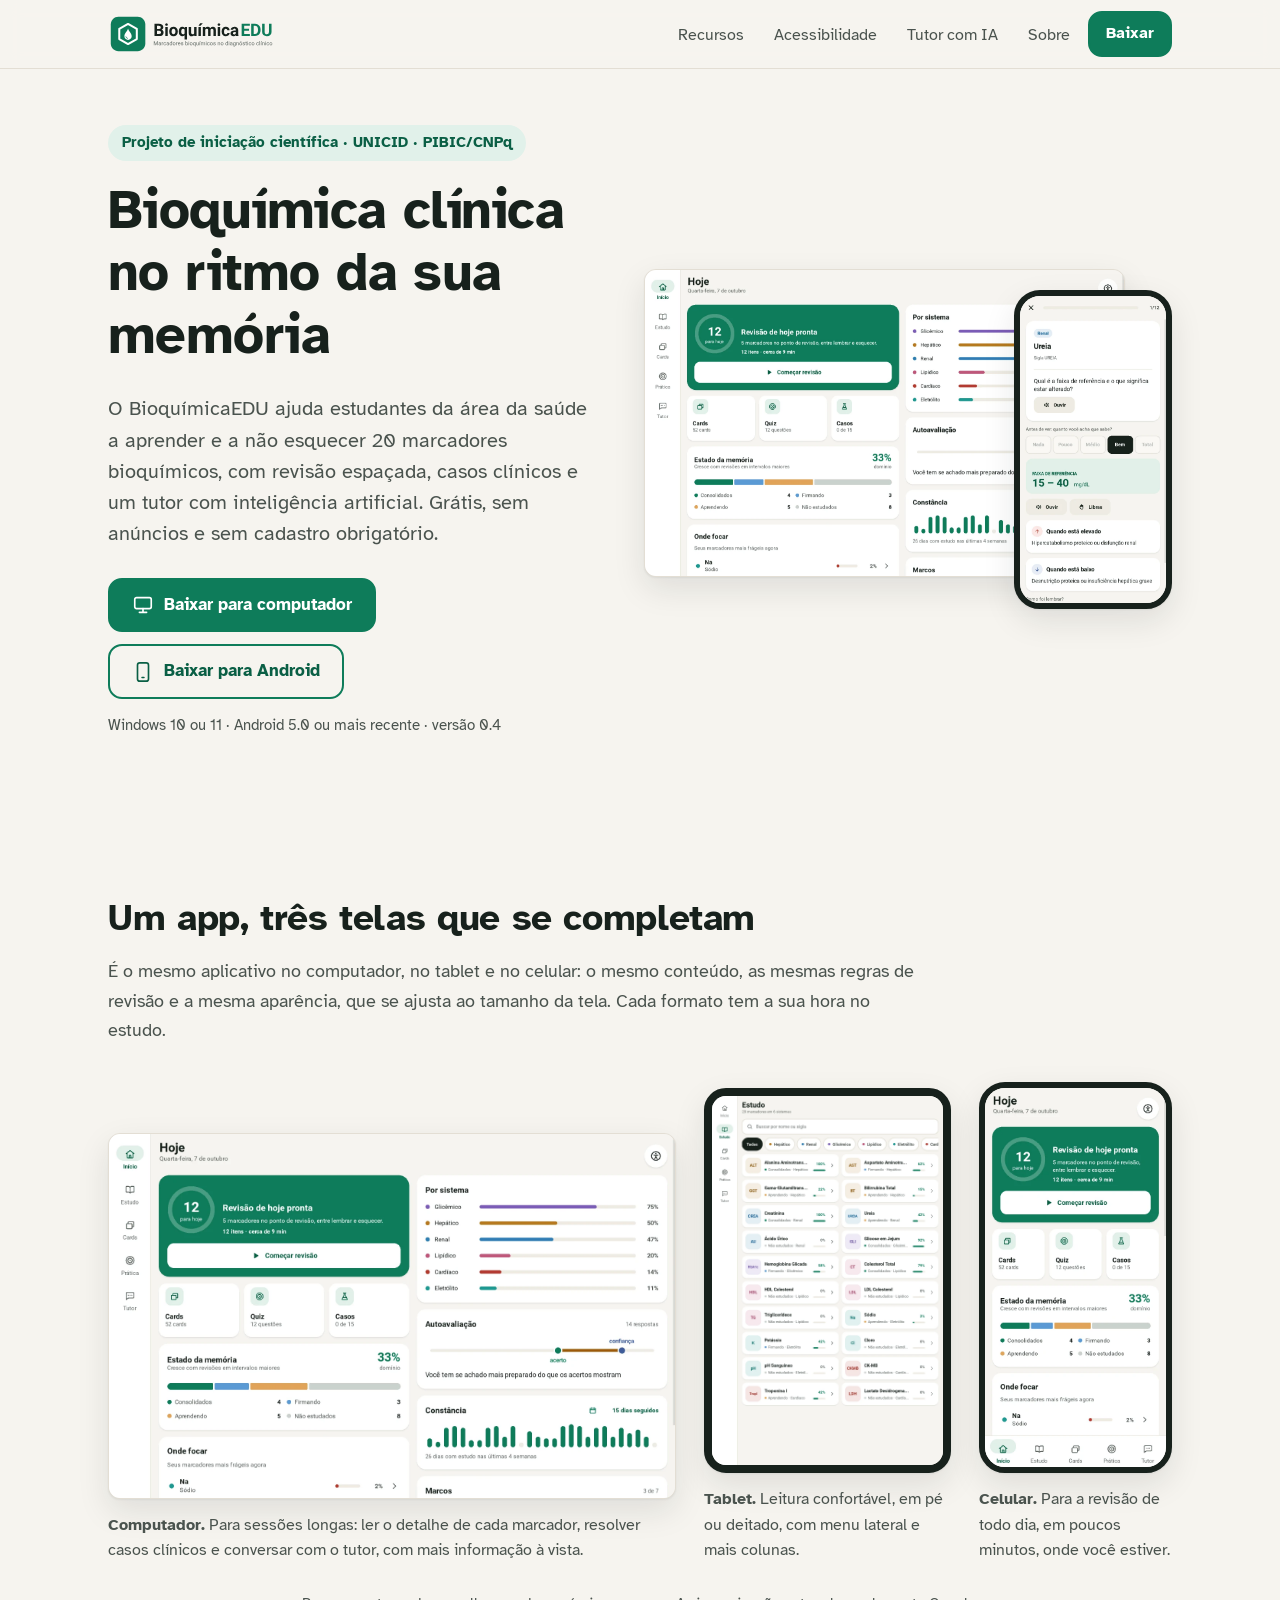
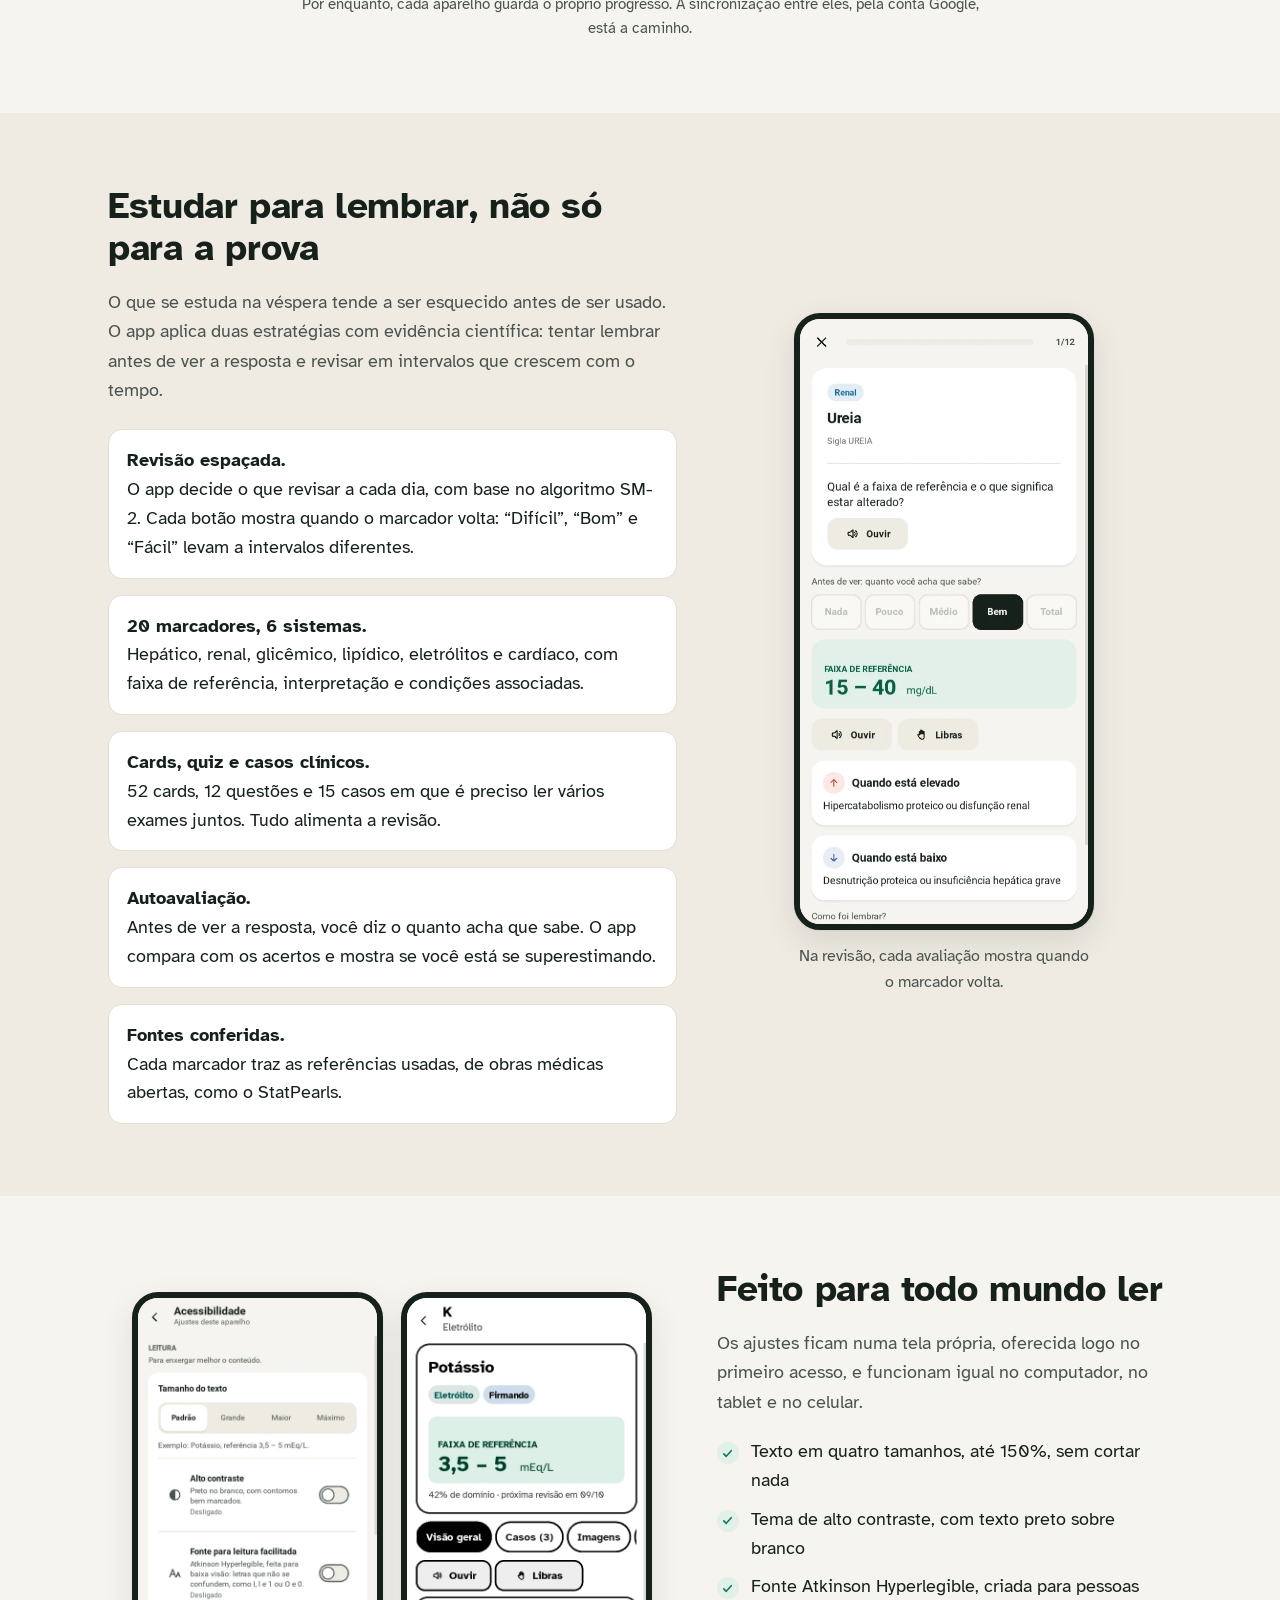
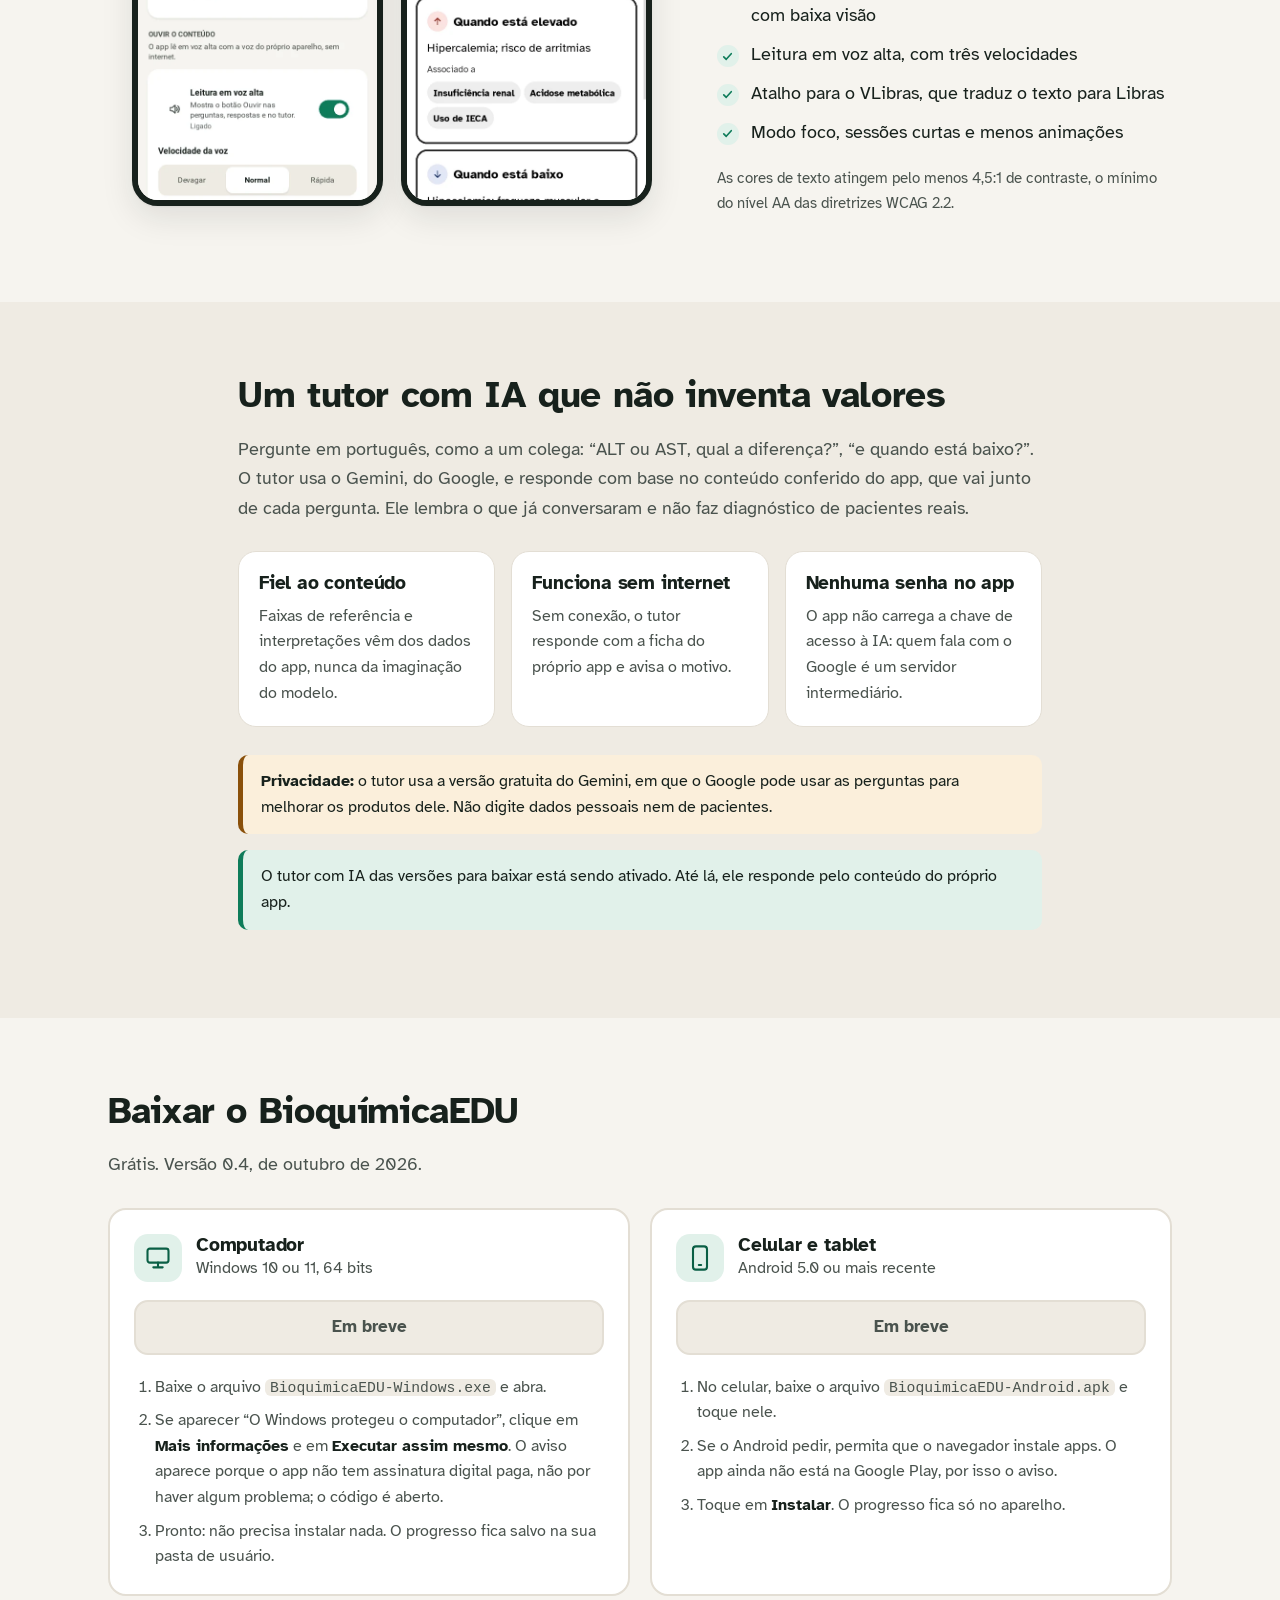
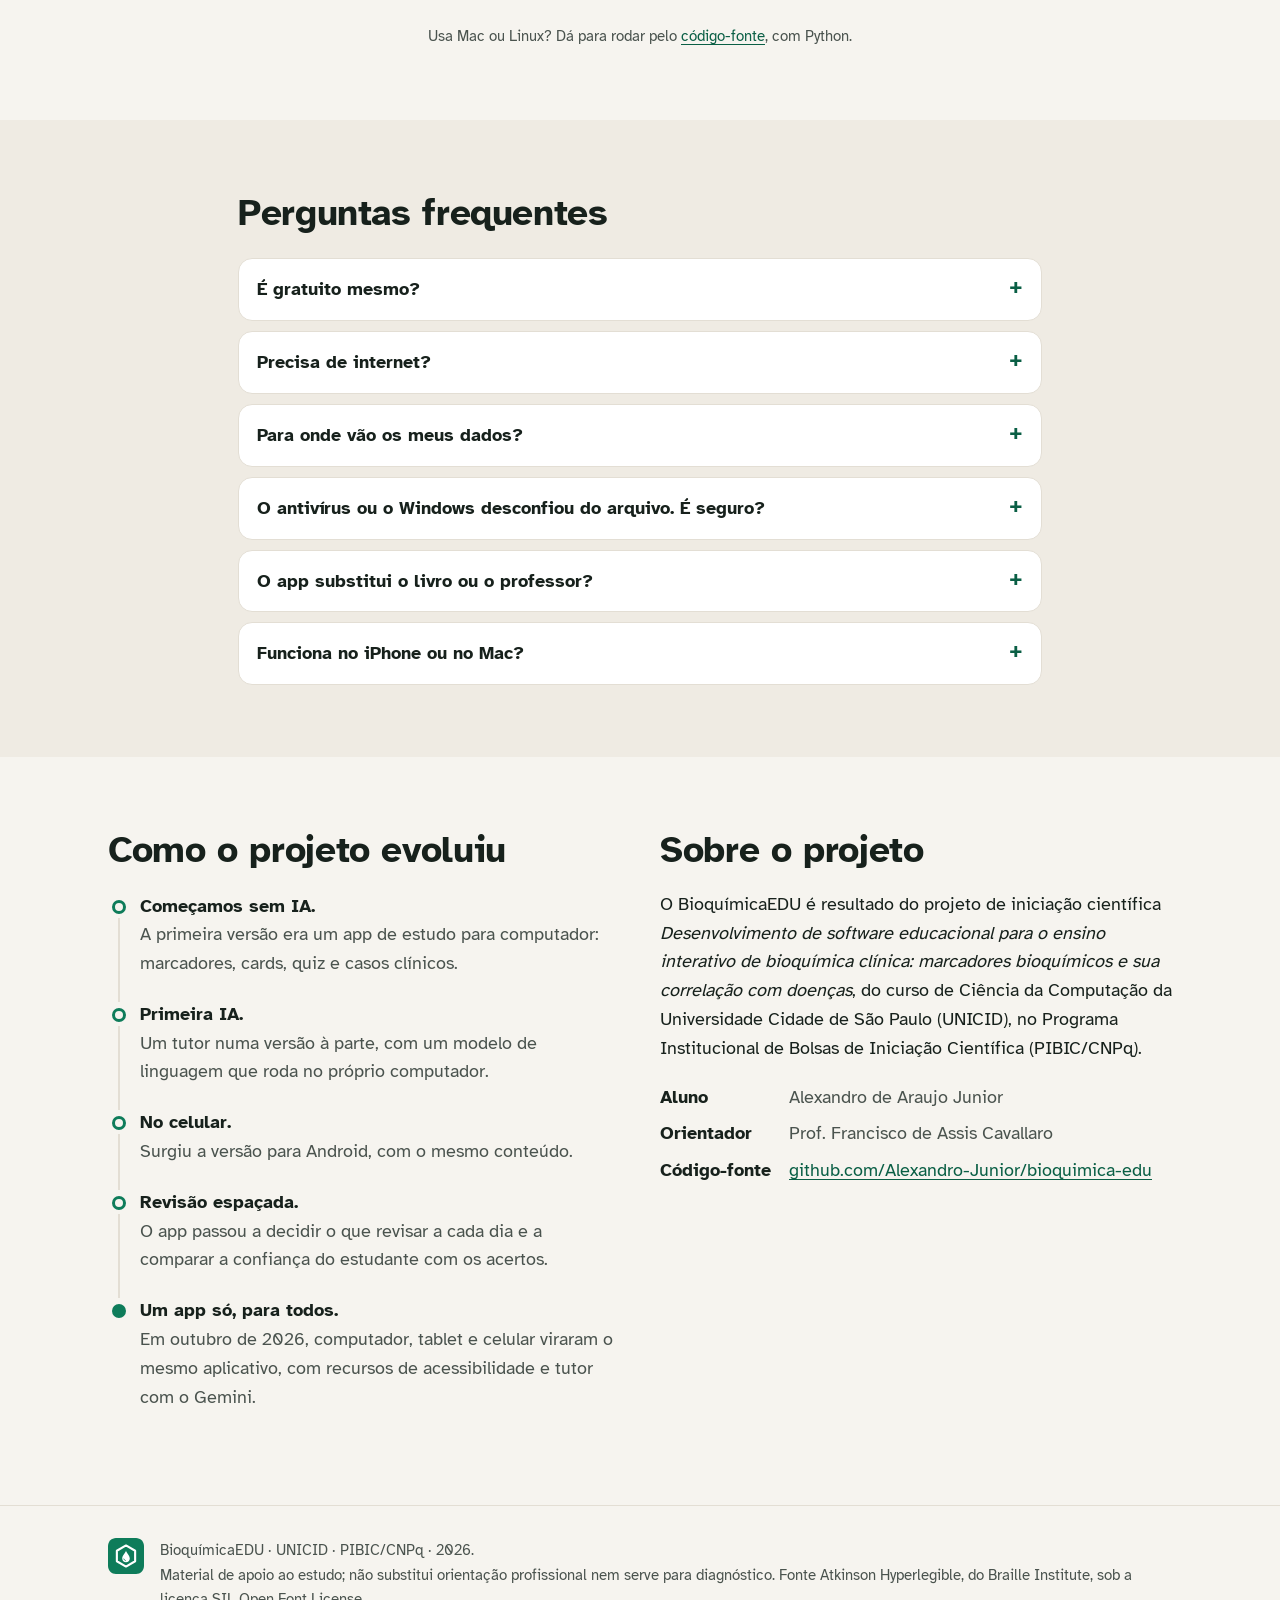
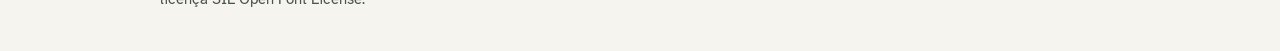
==== index.html @ 43641414 "Publicar o site de apresentacao e download do BioquimicaEDU Site estatico, sem dependencias externas" ====
<!doctype html>
<html lang="pt-BR">
<head>
  <meta charset="utf-8">
  <meta name="viewport" content="width=device-width, initial-scale=1">
  <title>BioquímicaEDU — estude bioquímica clínica no ritmo da sua memória</title>
  <meta name="description" content="App gratuito para estudar 20 marcadores bioquímicos com revisão espaçada, casos clínicos e tutor com inteligência artificial. Para computador, tablet e celular.">
  <meta name="theme-color" content="#0E7C5A">
  <meta property="og:title" content="BioquímicaEDU">
  <meta property="og:description" content="Estude bioquímica clínica no ritmo da sua memória. Grátis, para computador, tablet e celular.">
  <meta property="og:type" content="website">
  <meta property="og:image" content="imagens/compartilhar.png">
  <link rel="icon" type="image/svg+xml" href="imagens/simbolo.svg">
  <link rel="icon" type="image/png" sizes="32x32" href="imagens/favicon-32.png">
  <link rel="apple-touch-icon" href="imagens/apple-touch-icon.png">
  <link rel="stylesheet" href="estilo.css">
  <script src="config.js" defer></script>
  <script src="app.js" defer></script>
</head>
<body>
  <a class="pular" href="#conteudo">Pular para o conteúdo</a>

  <header class="topo">
    <div class="largura topo__linha">
      <a href="#" class="topo__marca" aria-label="BioquímicaEDU, início da página">
        <picture>
          <source srcset="imagens/logo-negativo.svg" media="(prefers-color-scheme: dark)">
          <img src="imagens/logo.svg" alt="BioquímicaEDU" width="196" height="44">
        </picture>
      </a>
      <nav aria-label="Seções">
        <ul class="topo__menu">
          <li><a href="#recursos">Recursos</a></li>
          <li><a href="#acessibilidade">Acessibilidade</a></li>
          <li><a href="#tutor">Tutor com IA</a></li>
          <li><a href="#sobre">Sobre</a></li>
          <li><a href="#baixar" class="botao botao--pequeno">Baixar</a></li>
        </ul>
      </nav>
    </div>
  </header>

  <main id="conteudo">
    <!-- ═════ Abertura ═════ -->
    <section class="heroi">
      <div class="largura heroi__grade">
        <div class="heroi__texto">
          <p class="selo">Projeto de iniciação científica · UNICID · PIBIC/CNPq</p>
          <h1>Bioquímica clínica no ritmo da sua memória</h1>
          <p class="destaque">
            O BioquímicaEDU ajuda estudantes da área da saúde a aprender e a não esquecer
            20 marcadores bioquímicos, com revisão espaçada, casos clínicos e um tutor com
            inteligência artificial. Grátis, sem anúncios e sem cadastro obrigatório.
          </p>
          <div class="heroi__acoes">
            <a class="botao" data-download="windows" href="#baixar">
              <svg aria-hidden="true" viewBox="0 0 24 24"><rect x="3" y="4" width="18" height="12" rx="2"/><path d="M8 20h8M12 16v4"/></svg>
              <span>Baixar para computador</span>
            </a>
            <a class="botao botao--contorno" data-download="android" href="#baixar">
              <svg aria-hidden="true" viewBox="0 0 24 24"><rect x="6" y="2" width="12" height="20" rx="2.5"/><path d="M11 18h2"/></svg>
              <span>Baixar para Android</span>
            </a>
          </div>
          <p class="nota">Windows 10 ou 11 · Android 5.0 ou mais recente · versão <span data-info="versao">0.4</span></p>
        </div>
        <div class="heroi__telas" aria-hidden="true">
          <img class="moldura moldura--computador" src="imagens/computador-inicio.webp" alt="" width="1480" height="950">
          <img class="moldura moldura--celular heroi__celular" src="imagens/celular-revisao.webp" alt="" width="500" height="1050">
        </div>
      </div>
    </section>

    <!-- ═════ Um app, três telas ═════ -->
    <section class="secao" aria-labelledby="t-telas">
      <div class="largura">
        <h2 id="t-telas">Um app, três telas que se completam</h2>
        <p class="secao__intro">
          É o mesmo aplicativo no computador, no tablet e no celular: o mesmo conteúdo, as mesmas
          regras de revisão e a mesma aparência, que se ajusta ao tamanho da tela. Cada formato
          tem a sua hora no estudo.
        </p>
        <div class="trio">
          <figure>
            <img class="moldura moldura--computador" src="imagens/computador-inicio.webp" width="1480" height="950" loading="lazy"
                 alt="Tela inicial no computador, com o resumo do dia, o estado da memória e o domínio por sistema em duas colunas.">
            <figcaption><strong>Computador.</strong> Para sessões longas: ler o detalhe de cada marcador, resolver casos clínicos e conversar com o tutor, com mais informação à vista.</figcaption>
          </figure>
          <figure>
            <img class="moldura moldura--tablet" src="imagens/tablet-estudo.webp" width="1000" height="1600" loading="lazy"
                 alt="Lista de marcadores no tablet, em duas colunas, com menu lateral.">
            <figcaption><strong>Tablet.</strong> Leitura confortável, em pé ou deitado, com menu lateral e mais colunas.</figcaption>
          </figure>
          <figure>
            <img class="moldura moldura--celular" src="imagens/celular-inicio.webp" width="500" height="1050" loading="lazy"
                 alt="Tela inicial no celular, mostrando a revisão de hoje pronta.">
            <figcaption><strong>Celular.</strong> Para a revisão de todo dia, em poucos minutos, onde você estiver.</figcaption>
          </figure>
        </div>
        <p class="nota nota--centro">Por enquanto, cada aparelho guarda o próprio progresso. A sincronização entre eles, pela conta Google, está a caminho.</p>
      </div>
    </section>

    <!-- ═════ Recursos ═════ -->
    <section class="secao secao--alternada" id="recursos" aria-labelledby="t-recursos">
      <div class="largura dupla">
        <div>
          <h2 id="t-recursos">Estudar para lembrar, não só para a prova</h2>
          <p class="secao__intro">
            O que se estuda na véspera tende a ser esquecido antes de ser usado. O app aplica duas
            estratégias com evidência científica: tentar lembrar antes de ver a resposta e revisar
            em intervalos que crescem com o tempo.
          </p>
          <ul class="lista-recursos">
            <li><strong>Revisão espaçada.</strong> O app decide o que revisar a cada dia, com base no algoritmo SM-2. Cada botão mostra quando o marcador volta: “Difícil”, “Bom” e “Fácil” levam a intervalos diferentes.</li>
            <li><strong>20 marcadores, 6 sistemas.</strong> Hepático, renal, glicêmico, lipídico, eletrólitos e cardíaco, com faixa de referência, interpretação e condições associadas.</li>
            <li><strong>Cards, quiz e casos clínicos.</strong> 52 cards, 12 questões e 15 casos em que é preciso ler vários exames juntos. Tudo alimenta a revisão.</li>
            <li><strong>Autoavaliação.</strong> Antes de ver a resposta, você diz o quanto acha que sabe. O app compara com os acertos e mostra se você está se superestimando.</li>
            <li><strong>Fontes conferidas.</strong> Cada marcador traz as referências usadas, de obras médicas abertas, como o StatPearls.</li>
          </ul>
        </div>
        <figure class="dupla__figura">
          <img class="moldura moldura--celular" src="imagens/celular-revisao.webp" width="500" height="1050" loading="lazy"
               alt="Revisão no celular depois de mostrar a resposta: faixa de referência da ureia e os botões De novo, Difícil 4 dias, Bom 6 dias e Fácil 8 dias.">
          <figcaption>Na revisão, cada avaliação mostra quando o marcador volta.</figcaption>
        </figure>
      </div>
    </section>

    <!-- ═════ Acessibilidade ═════ -->
    <section class="secao" id="acessibilidade" aria-labelledby="t-acessibilidade">
      <div class="largura dupla dupla--invertida">
        <div>
          <h2 id="t-acessibilidade">Feito para todo mundo ler</h2>
          <p class="secao__intro">
            Os ajustes ficam numa tela própria, oferecida logo no primeiro acesso, e funcionam igual
            no computador, no tablet e no celular.
          </p>
          <ul class="lista-checada">
            <li>Texto em quatro tamanhos, até 150%, sem cortar nada</li>
            <li>Tema de alto contraste, com texto preto sobre branco</li>
            <li>Fonte Atkinson Hyperlegible, criada para pessoas com baixa visão</li>
            <li>Leitura em voz alta, com três velocidades</li>
            <li>Atalho para o VLibras, que traduz o texto para Libras</li>
            <li>Modo foco, sessões curtas e menos animações</li>
          </ul>
          <p class="nota">As cores de texto atingem pelo menos 4,5:1 de contraste, o mínimo do nível AA das diretrizes WCAG 2.2.</p>
        </div>
        <div class="par-telas">
          <img class="moldura moldura--celular" src="imagens/celular-acessibilidade.webp" width="500" height="1050" loading="lazy"
               alt="Tela de acessibilidade com tamanho do texto, alto contraste, fonte para leitura facilitada e leitura em voz alta.">
          <img class="moldura moldura--celular" src="imagens/celular-alto-contraste.webp" width="500" height="1050" loading="lazy"
               alt="Detalhe do potássio com alto contraste, texto ampliado e a fonte Atkinson Hyperlegible, com os botões Ouvir e Libras.">
        </div>
      </div>
    </section>

    <!-- ═════ Tutor ═════ -->
    <section class="secao secao--alternada" id="tutor" aria-labelledby="t-tutor">
      <div class="largura estreita">
        <h2 id="t-tutor">Um tutor com IA que não inventa valores</h2>
        <p class="secao__intro">
          Pergunte em português, como a um colega: “ALT ou AST, qual a diferença?”, “e quando está
          baixo?”. O tutor usa o Gemini, do Google, e responde com base no conteúdo conferido do
          app, que vai junto de cada pergunta. Ele lembra o que já conversaram e não faz diagnóstico
          de pacientes reais.
        </p>
        <div class="cartoes">
          <div class="cartao">
            <h3>Fiel ao conteúdo</h3>
            <p>Faixas de referência e interpretações vêm dos dados do app, nunca da imaginação do modelo.</p>
          </div>
          <div class="cartao">
            <h3>Funciona sem internet</h3>
            <p>Sem conexão, o tutor responde com a ficha do próprio app e avisa o motivo.</p>
          </div>
          <div class="cartao">
            <h3>Nenhuma senha no app</h3>
            <p>O app não carrega a chave de acesso à IA: quem fala com o Google é um servidor intermediário.</p>
          </div>
        </div>
        <p class="aviso" role="note">
          <strong>Privacidade:</strong> o tutor usa a versão gratuita do Gemini, em que o Google pode
          usar as perguntas para melhorar os produtos dele. Não digite dados pessoais nem de pacientes.
        </p>
        <p class="aviso aviso--neutro" data-se-tutor="desligado" hidden>
          O tutor com IA das versões para baixar está sendo ativado. Até lá, ele responde pelo conteúdo do próprio app.
        </p>
      </div>
    </section>

    <!-- ═════ Baixar ═════ -->
    <section class="secao" id="baixar" aria-labelledby="t-baixar">
      <div class="largura">
        <h2 id="t-baixar">Baixar o BioquímicaEDU</h2>
        <p class="secao__intro">Grátis. Versão <span data-info="versao">0.4</span>, de <span data-info="dataVersao">outubro de 2026</span>.</p>
        <p class="aviso aviso--neutro" id="aviso-iphone" hidden>
          Você está num iPhone ou iPad. Por enquanto o BioquímicaEDU não está disponível para iOS:
          a Apple só permite instalar apps pela App Store.
        </p>
        <div class="downloads">
          <article class="download" data-plataforma="windows">
            <div class="download__cabeca">
              <svg aria-hidden="true" viewBox="0 0 24 24"><rect x="3" y="4" width="18" height="12" rx="2"/><path d="M8 20h8M12 16v4"/></svg>
              <div>
                <h3>Computador</h3>
                <p>Windows 10 ou 11, 64 bits</p>
              </div>
            </div>
            <a class="botao botao--largo" data-download="windows" href="#baixar">Baixar para Windows</a>
            <ol class="passos">
              <li>Baixe o arquivo <code>BioquimicaEDU-Windows.exe</code> e abra.</li>
              <li>Se aparecer “O Windows protegeu o computador”, clique em <strong>Mais informações</strong> e em <strong>Executar assim mesmo</strong>. O aviso aparece porque o app não tem assinatura digital paga, não por haver algum problema; o código é aberto.</li>
              <li>Pronto: não precisa instalar nada. O progresso fica salvo na sua pasta de usuário.</li>
            </ol>
          </article>
          <article class="download" data-plataforma="android">
            <div class="download__cabeca">
              <svg aria-hidden="true" viewBox="0 0 24 24"><rect x="6" y="2" width="12" height="20" rx="2.5"/><path d="M11 18h2"/></svg>
              <div>
                <h3>Celular e tablet</h3>
                <p>Android 5.0 ou mais recente</p>
              </div>
            </div>
            <a class="botao botao--largo" data-download="android" href="#baixar">Baixar para Android</a>
            <ol class="passos">
              <li>No celular, baixe o arquivo <code>BioquimicaEDU-Android.apk</code> e toque nele.</li>
              <li>Se o Android pedir, permita que o navegador instale apps. O app ainda não está na Google Play, por isso o aviso.</li>
              <li>Toque em <strong>Instalar</strong>. O progresso fica só no aparelho.</li>
            </ol>
          </article>
        </div>
        <p class="nota nota--centro">
          Usa Mac ou Linux? Dá para rodar pelo <a data-link="codigoFonte" href="https://github.com/Alexandro-Junior/bioquimica-edu">código-fonte</a>, com Python.
        </p>
      </div>
    </section>

    <!-- ═════ Perguntas ═════ -->
    <section class="secao secao--alternada" aria-labelledby="t-perguntas">
      <div class="largura estreita">
        <h2 id="t-perguntas">Perguntas frequentes</h2>
        <div class="perguntas">
          <details>
            <summary>É gratuito mesmo?</summary>
            <p>Sim. O BioquímicaEDU é um projeto acadêmico, sem anúncios e sem cobrança. Entrar com a conta Google é opcional: dá para usar sem conta.</p>
          </details>
          <details>
            <summary>Precisa de internet?</summary>
            <p>Não. Estudo, revisão, cards, quiz e casos funcionam sem conexão. A internet só é usada pelo tutor com IA e para abrir fontes e vídeos.</p>
          </details>
          <details>
            <summary>Para onde vão os meus dados?</summary>
            <p>O progresso fica só no seu aparelho: o app não tem cadastro e não envia nada sobre você. A exceção são as perguntas feitas ao tutor com IA, que vão para o Gemini, do Google. Por isso, não digite dados pessoais nem de pacientes no tutor.</p>
          </details>
          <details>
            <summary>O antivírus ou o Windows desconfiou do arquivo. É seguro?</summary>
            <p>O aviso aparece com programas novos que não têm certificado de assinatura digital, que é pago. O código-fonte completo está aberto no GitHub para quem quiser conferir.</p>
          </details>
          <details>
            <summary>O app substitui o livro ou o professor?</summary>
            <p>Não. É um material de apoio ao estudo, baseado em obras de referência. Não serve para diagnóstico nem para decidir conduta com pacientes.</p>
          </details>
          <details>
            <summary>Funciona no iPhone ou no Mac?</summary>
            <p>No iPhone e no iPad, ainda não. No Mac e no Linux, dá para rodar pelo código-fonte, com Python.</p>
          </details>
        </div>
      </div>
    </section>

    <!-- ═════ História e projeto ═════ -->
    <section class="secao" id="sobre" aria-labelledby="t-sobre">
      <div class="largura dupla dupla--texto">
        <div>
          <h2 id="t-sobre">Como o projeto evoluiu</h2>
          <ol class="linha-tempo">
            <li><strong>Começamos sem IA.</strong> A primeira versão era um app de estudo para computador: marcadores, cards, quiz e casos clínicos.</li>
            <li><strong>Primeira IA.</strong> Um tutor numa versão à parte, com um modelo de linguagem que roda no próprio computador.</li>
            <li><strong>No celular.</strong> Surgiu a versão para Android, com o mesmo conteúdo.</li>
            <li><strong>Revisão espaçada.</strong> O app passou a decidir o que revisar a cada dia e a comparar a confiança do estudante com os acertos.</li>
            <li><strong>Um app só, para todos.</strong> Em outubro de 2026, computador, tablet e celular viraram o mesmo aplicativo, com recursos de acessibilidade e tutor com o Gemini.</li>
          </ol>
        </div>
        <div>
          <h2>Sobre o projeto</h2>
          <p>
            O BioquímicaEDU é resultado do projeto de iniciação científica
            <cite>Desenvolvimento de software educacional para o ensino interativo de bioquímica clínica:
            marcadores bioquímicos e sua correlação com doenças</cite>, do curso de Ciência da Computação
            da Universidade Cidade de São Paulo (UNICID), no Programa Institucional de Bolsas de
            Iniciação Científica (PIBIC/CNPq).
          </p>
          <dl class="ficha">
            <dt>Aluno</dt><dd>Alexandro de Araujo Junior</dd>
            <dt>Orientador</dt><dd>Prof. Francisco de Assis Cavallaro</dd>
            <dt>Código-fonte</dt><dd><a data-link="codigoFonte" href="https://github.com/Alexandro-Junior/bioquimica-edu">github.com/Alexandro-Junior/bioquimica-edu</a></dd>
          </dl>
        </div>
      </div>
    </section>
  </main>

  <footer class="rodape">
    <div class="largura rodape__linha">
      <img src="imagens/simbolo.svg" alt="" width="36" height="36">
      <p>
        BioquímicaEDU · UNICID · PIBIC/CNPq · 2026.<br>
        Material de apoio ao estudo; não substitui orientação profissional nem serve para diagnóstico.
        Fonte Atkinson Hyperlegible, do Braille Institute, sob a licença SIL Open Font License.
      </p>
    </div>
  </footer>
</body>
</html>
---- estilo.css ----
/* Site do BioquímicaEDU: mesmas cores e mesma fonte do app.
   Contraste de texto ≥ 4,5:1 nos dois temas (WCAG 2.2, nível AA). */

@font-face {
  font-family: "Atkinson Hyperlegible";
  src: url("fontes/AtkinsonHyperlegible-Regular.ttf") format("truetype");
  font-weight: 400;
  font-display: swap;
}
@font-face {
  font-family: "Atkinson Hyperlegible";
  src: url("fontes/AtkinsonHyperlegible-Bold.ttf") format("truetype");
  font-weight: 700;
  font-display: swap;
}

:root {
  --fundo: #F6F4EF;
  --superficie: #FFFFFF;
  --superficie-alt: #EFEBE3;
  --borda: #E3DED4;
  --tinta: #17211C;
  --tinta2: #4A534E;
  --acento: #0E7C5A;
  --acento-escuro: #0A5F45;
  --acento-suave: #E1F1EA;
  --sobre-acento: #FFFFFF;
  --ambar: #8A500A;
  --ambar-suave: #FBEFDB;
  --sombra: 0 1px 2px rgba(23, 33, 28, .06), 0 12px 32px rgba(23, 33, 28, .10);
  --raio: 18px;
  color-scheme: light dark;
}

@media (prefers-color-scheme: dark) {
  :root {
    --fundo: #0E1411;
    --superficie: #161E1A;
    --superficie-alt: #121A16;
    --borda: #2A352F;
    --tinta: #E9EFEA;
    --tinta2: #B4BFB8;
    --acento: #4CC497;
    --acento-escuro: #86DDBA;
    --acento-suave: #143227;
    --sobre-acento: #05261A;
    --ambar: #F1B566;
    --ambar-suave: #2C2214;
    --sombra: 0 1px 2px rgba(0, 0, 0, .4), 0 12px 32px rgba(0, 0, 0, .45);
  }
}

*, *::before, *::after { box-sizing: border-box; }

html { scroll-behavior: smooth; }
@media (prefers-reduced-motion: reduce) {
  html { scroll-behavior: auto; }
  *, *::before, *::after { transition: none !important; animation: none !important; }
}

body {
  margin: 0;
  background: var(--fundo);
  color: var(--tinta);
  font-family: "Atkinson Hyperlegible", system-ui, -apple-system, "Segoe UI", Roboto, sans-serif;
  font-size: 1.125rem;
  line-height: 1.6;
  -webkit-font-smoothing: antialiased;
}

img { max-width: 100%; height: auto; display: block; }
a { color: var(--acento-escuro); text-underline-offset: .18em; }
a:hover { text-decoration-thickness: 2px; }
:focus-visible { outline: 3px solid var(--acento); outline-offset: 3px; border-radius: 6px; }
code { font-size: .92em; background: var(--superficie-alt); padding: .05em .35em; border-radius: 6px; overflow-wrap: anywhere; }

h1, h2, h3 { line-height: 1.15; letter-spacing: -.01em; margin: 0 0 .5em; }
h1 { font-size: clamp(2.1rem, 5.2vw, 3.4rem); }
h2 { font-size: clamp(1.6rem, 3.4vw, 2.3rem); }
h3 { font-size: 1.2rem; }
p { margin: 0 0 1em; }

.largura { width: 100%; max-width: 1120px; margin-inline: auto; padding-inline: 16px; }
@media (min-width: 720px) { .largura { padding-inline: 28px; } }
.estreita { max-width: 860px; }

.pular {
  position: absolute; left: 12px; top: -60px; z-index: 20;
  background: var(--acento); color: var(--sobre-acento); padding: 10px 16px; border-radius: 10px;
}
.pular:focus { top: 12px; }

/* ── topo ───────────────────────────────────────────────────── */
.topo {
  position: sticky; top: 0; z-index: 10;
  background: color-mix(in srgb, var(--fundo) 88%, transparent);
  backdrop-filter: saturate(1.4) blur(10px);
  border-bottom: 1px solid var(--borda);
}
.topo__linha { display: flex; align-items: center; justify-content: space-between; gap: 16px; min-height: 68px; }
.topo__marca img { height: 40px; width: auto; }
.topo__menu { display: flex; align-items: center; gap: 6px; list-style: none; margin: 0; padding: 0; }
.topo__menu a:not(.botao) {
  color: var(--tinta2); text-decoration: none; padding: 10px 12px; border-radius: 10px; font-size: 1rem;
}
.topo__menu a:not(.botao):hover { color: var(--tinta); background: var(--superficie-alt); }
@media (max-width: 760px) {
  .topo__menu li:not(:last-child) { display: none; }
  .topo__marca img { height: 34px; }
}

/* ── botões ─────────────────────────────────────────────────── */
.botao {
  display: inline-flex; align-items: center; justify-content: center; gap: 10px;
  min-height: 52px; padding: 12px 22px; border-radius: 14px;
  background: var(--acento); color: var(--sobre-acento);
  font-weight: 700; font-size: 1.05rem; text-decoration: none;
  border: 2px solid var(--acento); transition: transform .15s ease, background .15s ease;
}
.botao:hover { background: var(--acento-escuro); border-color: var(--acento-escuro); text-decoration: none; }
.botao:active { transform: translateY(1px); }
.botao svg { width: 22px; height: 22px; fill: none; stroke: currentColor; stroke-width: 1.8; stroke-linecap: round; flex: none; }
.botao--contorno { background: transparent; color: var(--acento-escuro); }
.botao--contorno:hover { background: var(--acento-suave); color: var(--acento-escuro); }
.botao--pequeno { min-height: 42px; padding: 8px 16px; font-size: .98rem; }
.botao--largo { width: 100%; }
.botao[aria-disabled="true"] {
  background: var(--superficie-alt); border-color: var(--borda); color: var(--tinta2); cursor: default;
}
.botao__detalhe { font-weight: 400; opacity: .85; font-size: .9em; }

/* ── abertura ───────────────────────────────────────────────── */
.heroi { padding: 56px 0 72px; overflow: hidden; }
.heroi__grade { display: grid; gap: 48px; align-items: center; }
@media (min-width: 960px) { .heroi__grade { grid-template-columns: 1fr 1.08fr; } }
.selo {
  display: inline-block; margin-bottom: 18px; padding: 6px 14px; border-radius: 999px;
  background: var(--acento-suave); color: var(--acento-escuro); font-size: .92rem; font-weight: 700;
}
.destaque { font-size: 1.22rem; color: var(--tinta2); max-width: 36em; }
.heroi__acoes { display: flex; flex-wrap: wrap; gap: 12px; margin: 28px 0 14px; }
.heroi__telas { position: relative; padding-right: 9%; padding-bottom: 6%; }
.heroi__celular { position: absolute; right: 0; bottom: 0; width: 30%; }

/* ── molduras das telas ─────────────────────────────────────── */
.moldura {
  background: var(--superficie); border: 1px solid var(--borda); box-shadow: var(--sombra);
  border-radius: 14px;
}
.moldura--celular { border-radius: 26px; border: 6px solid #17211C; }
.moldura--tablet { border-radius: 22px; border: 8px solid #17211C; }
.moldura--computador { border-radius: 12px; }

/* ── seções ─────────────────────────────────────────────────── */
.secao { padding: 72px 0; }
.secao--alternada { background: var(--superficie-alt); }
.secao__intro { font-size: 1.15rem; color: var(--tinta2); max-width: 44em; }
.nota { font-size: .95rem; color: var(--tinta2); }
.nota--centro { text-align: center; margin: 28px auto 0; max-width: 46em; }

.trio { display: grid; gap: 28px; margin-top: 36px; align-items: end; }
@media (min-width: 900px) { .trio { grid-template-columns: 2.3fr 1fr .78fr; } }
.trio figure { margin: 0; }
.trio figure img { margin-inline: auto; }
@media (max-width: 899px) {
  .trio .moldura--tablet { max-width: 320px; }
  .trio .moldura--celular { max-width: 240px; }
}
figcaption { margin-top: 14px; color: var(--tinta2); font-size: 1rem; }

.dupla { display: grid; gap: 40px; align-items: center; }
@media (min-width: 900px) {
  .dupla { grid-template-columns: 1.25fr 1fr; }
  .dupla--invertida > :first-child { order: 2; }
  .dupla--texto { align-items: start; grid-template-columns: 1fr 1fr; }
}
.dupla__figura { margin: 0; justify-self: center; max-width: 300px; text-align: center; }
.par-telas { display: grid; grid-template-columns: 1fr 1fr; gap: 18px; max-width: 520px; justify-self: center; }

.lista-recursos { list-style: none; padding: 0; margin: 24px 0 0; display: grid; gap: 16px; }
.lista-recursos li {
  background: var(--superficie); border: 1px solid var(--borda); border-radius: 14px; padding: 16px 18px;
}
.lista-recursos strong { display: block; color: var(--tinta); }

.lista-checada { list-style: none; padding: 0; margin: 20px 0; display: grid; gap: 10px; }
.lista-checada li { position: relative; padding-left: 34px; }
.lista-checada li::before {
  content: ""; position: absolute; left: 0; top: .28em; width: 22px; height: 22px; border-radius: 50%;
  background: var(--acento-suave) url("data:image/svg+xml,%3Csvg xmlns='http://www.w3.org/2000/svg' viewBox='0 0 24 24'%3E%3Cpath d='M6 12.5l4 4 8-9' fill='none' stroke='%230E7C5A' stroke-width='2.6' stroke-linecap='round' stroke-linejoin='round'/%3E%3C/svg%3E") center / 15px no-repeat;
}

.cartoes { display: grid; gap: 16px; margin: 28px 0; }
@media (min-width: 720px) { .cartoes { grid-template-columns: repeat(3, 1fr); } }
.cartao { background: var(--superficie); border: 1px solid var(--borda); border-radius: var(--raio); padding: 20px; }
.cartao p { color: var(--tinta2); margin: 0; font-size: 1rem; }

.aviso {
  background: var(--ambar-suave); border-left: 5px solid var(--ambar); border-radius: 10px;
  padding: 14px 18px; font-size: 1rem;
}
.aviso--neutro { background: var(--acento-suave); border-left-color: var(--acento); }

/* ── downloads ──────────────────────────────────────────────── */
.downloads { display: grid; gap: 20px; margin-top: 28px; }
@media (min-width: 820px) { .downloads { grid-template-columns: 1fr 1fr; } }
.download {
  position: relative; background: var(--superficie); border: 2px solid var(--borda);
  border-radius: var(--raio); padding: 24px;
}
.download.recomendado { border-color: var(--acento); }
.download__selo {
  position: absolute; top: -14px; left: 20px; background: var(--acento); color: var(--sobre-acento);
  font-size: .85rem; font-weight: 700; padding: 3px 12px; border-radius: 999px;
}
.download__cabeca { display: flex; gap: 14px; align-items: center; margin-bottom: 18px; }
.download__cabeca svg {
  width: 48px; height: 48px; padding: 10px; border-radius: 14px; flex: none;
  background: var(--acento-suave); fill: none; stroke: var(--acento-escuro); stroke-width: 1.8; stroke-linecap: round;
}
.download__cabeca h3 { margin: 0; }
.download__cabeca p { margin: 0; color: var(--tinta2); font-size: 1rem; }
.passos { margin: 20px 0 0; padding-left: 1.3em; display: grid; gap: 8px; font-size: 1rem; color: var(--tinta2); }
.passos strong { color: var(--tinta); }

/* ── perguntas ──────────────────────────────────────────────── */
.perguntas { display: grid; gap: 10px; margin-top: 24px; }
.perguntas details { background: var(--superficie); border: 1px solid var(--borda); border-radius: 14px; }
.perguntas summary {
  cursor: pointer; padding: 16px 18px; font-weight: 700; list-style: none; display: flex; justify-content: space-between; gap: 12px;
}
.perguntas summary::-webkit-details-marker { display: none; }
.perguntas summary::after { content: "+"; font-size: 1.4rem; line-height: 1; color: var(--acento-escuro); }
.perguntas details[open] summary::after { content: "−"; }
.perguntas details p { padding: 0 18px 16px; margin: 0; color: var(--tinta2); }

/* ── história e projeto ─────────────────────────────────────── */
.linha-tempo { list-style: none; margin: 20px 0 0; padding: 0; }
.linha-tempo li { position: relative; padding: 0 0 22px 32px; color: var(--tinta2); }
.linha-tempo li strong { color: var(--tinta); display: block; }
.linha-tempo li::before {
  content: ""; position: absolute; left: 4px; top: .45em; width: 14px; height: 14px; border-radius: 50%;
  background: var(--fundo); border: 3px solid var(--acento);
}
.linha-tempo li:not(:last-child)::after {
  content: ""; position: absolute; left: 10px; top: 1.45em; bottom: -.1em; width: 2px; background: var(--borda);
}
.linha-tempo li:last-child::before { background: var(--acento); }
cite { font-style: italic; }
.ficha { display: grid; grid-template-columns: auto 1fr; gap: 8px 18px; margin: 20px 0 0; }
.ficha dt { font-weight: 700; }
.ficha dd { margin: 0; color: var(--tinta2); overflow-wrap: anywhere; }

/* ── rodapé ─────────────────────────────────────────────────── */
.rodape { border-top: 1px solid var(--borda); padding: 32px 0 40px; }
.rodape__linha { display: flex; gap: 16px; align-items: flex-start; }
.rodape p { margin: 0; color: var(--tinta2); font-size: .95rem; }
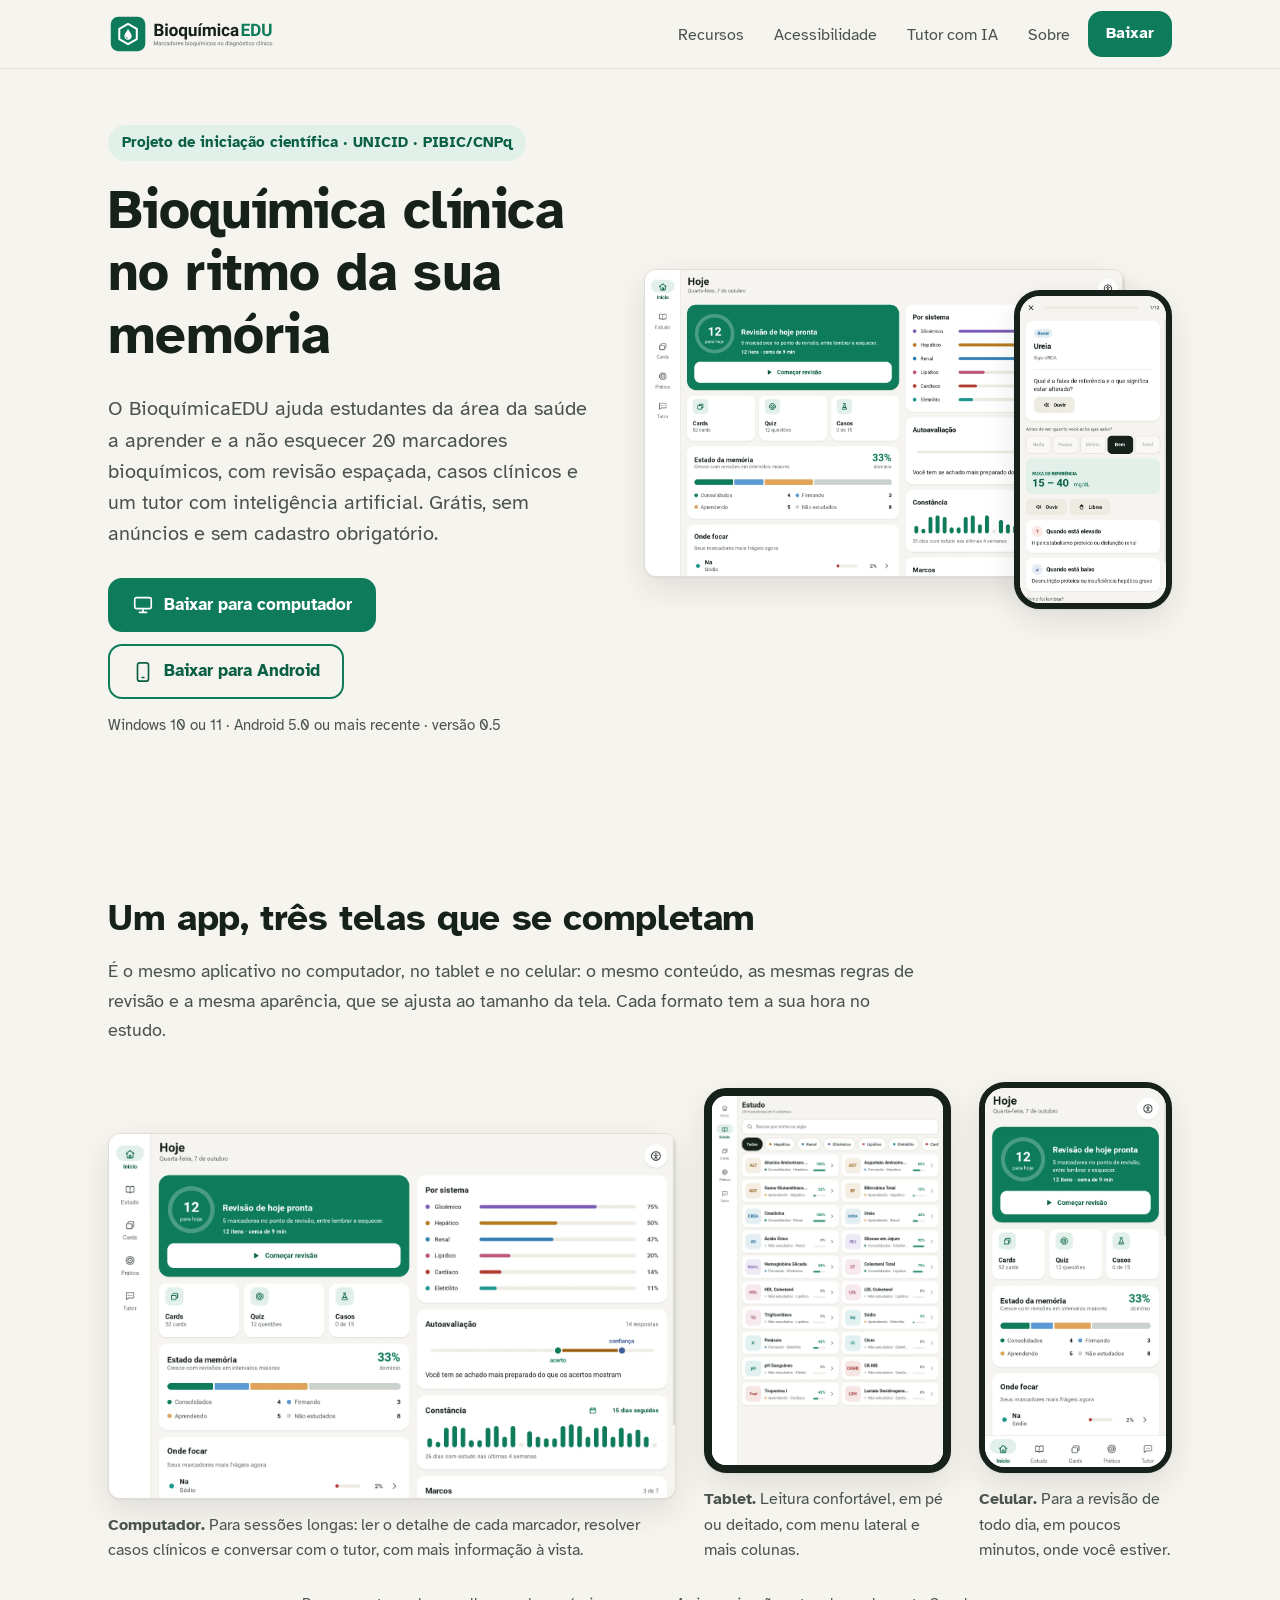
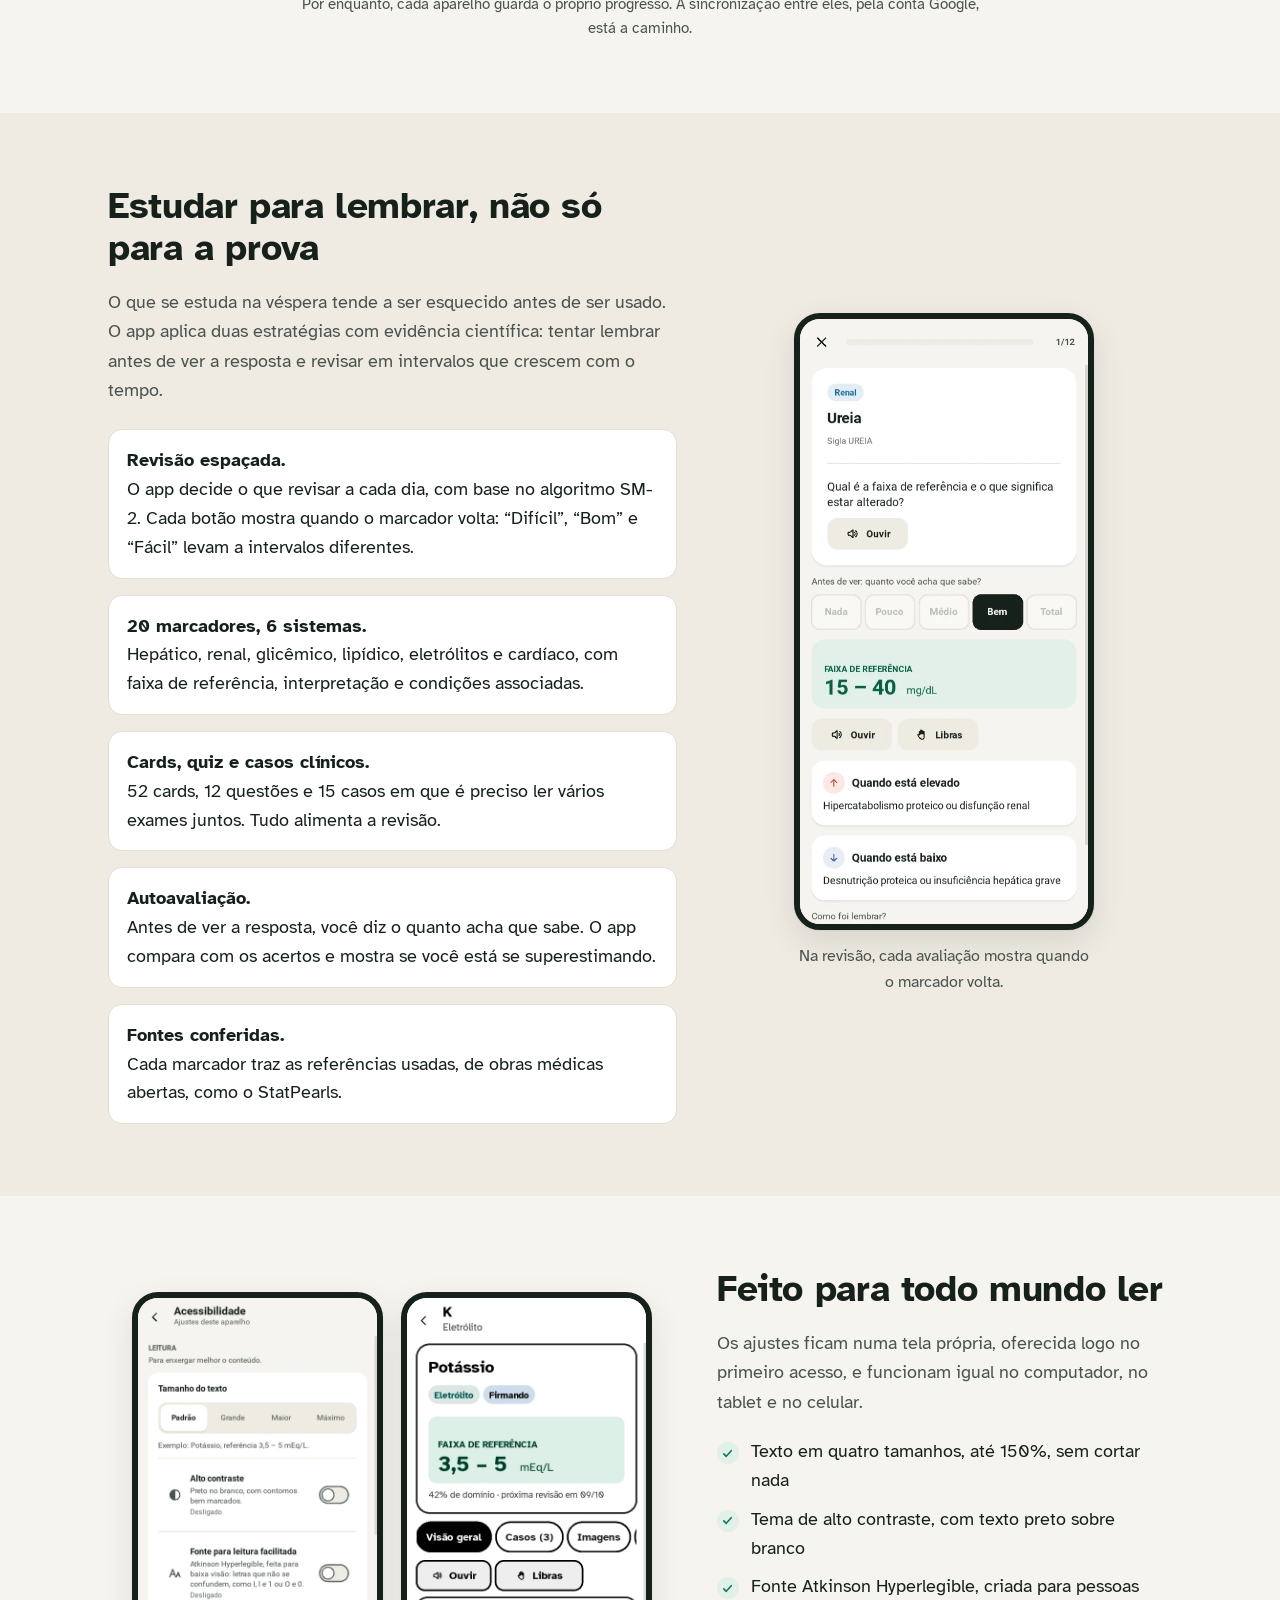
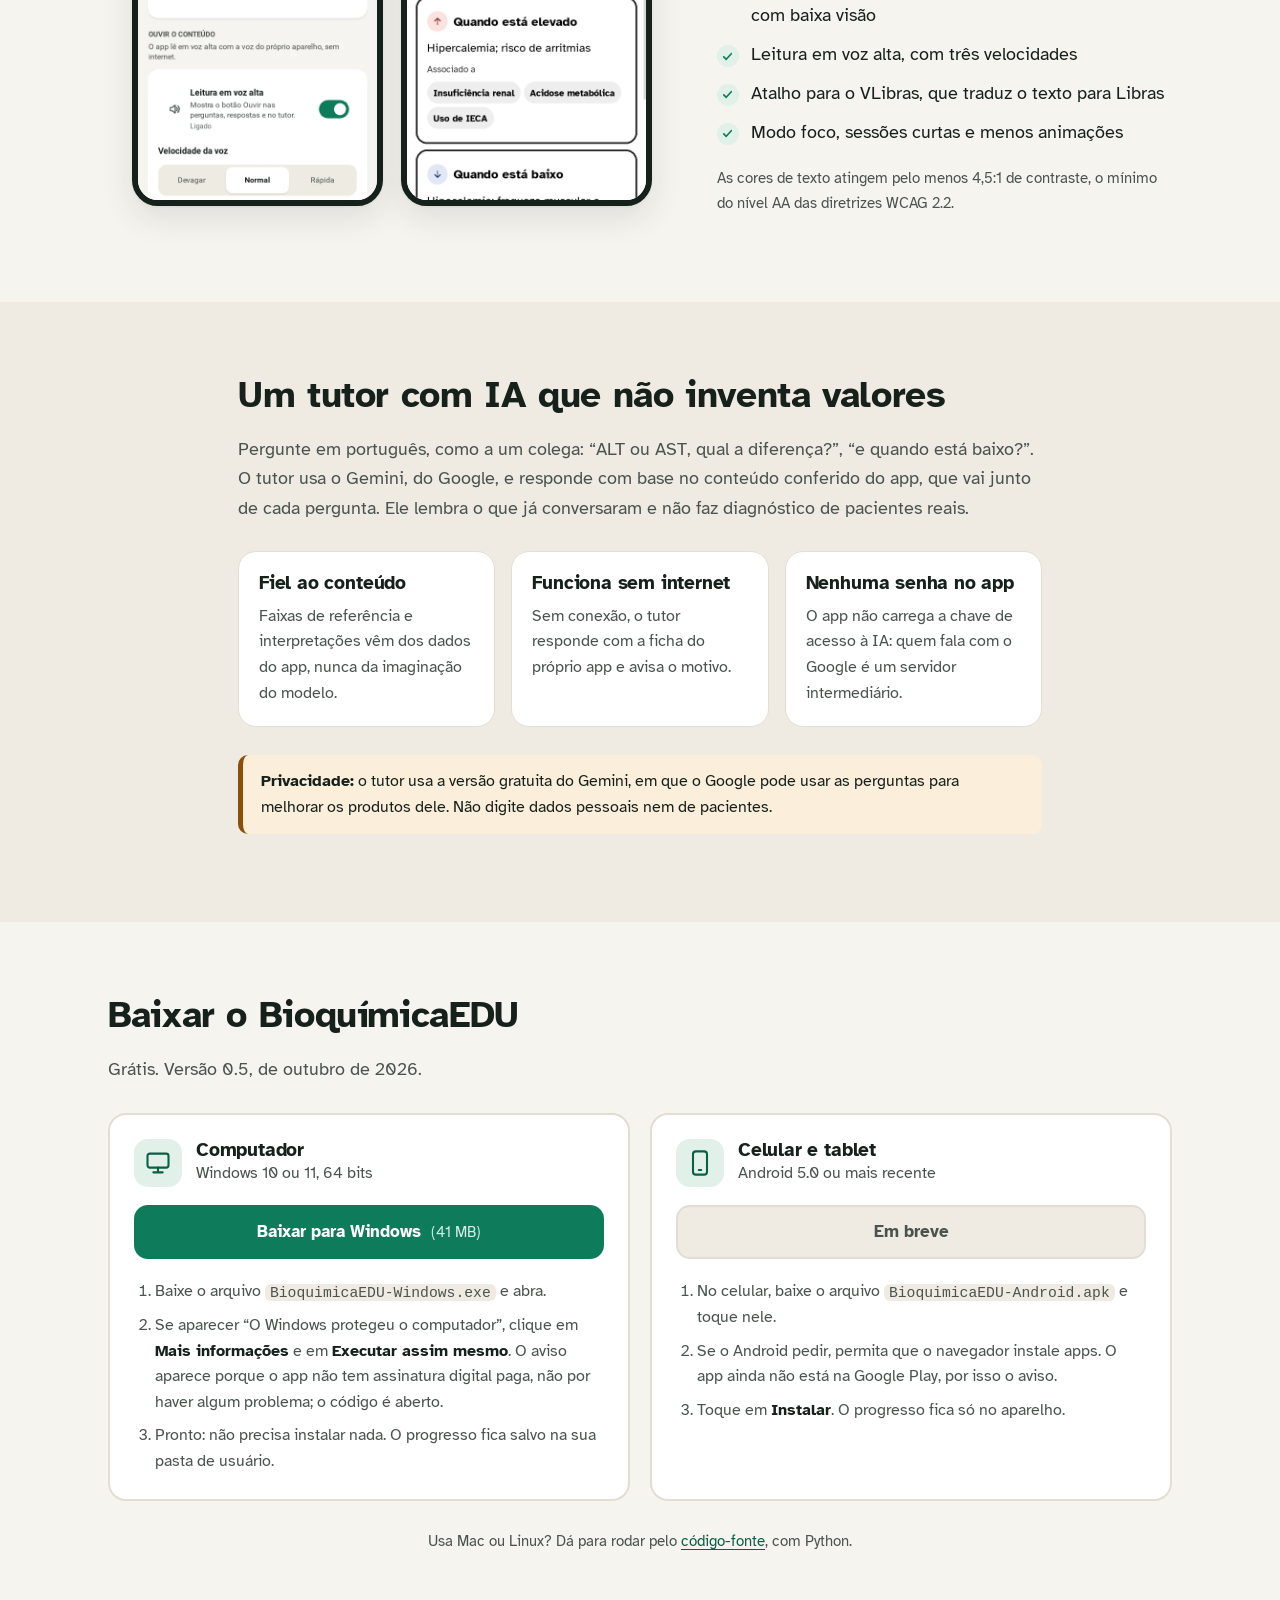
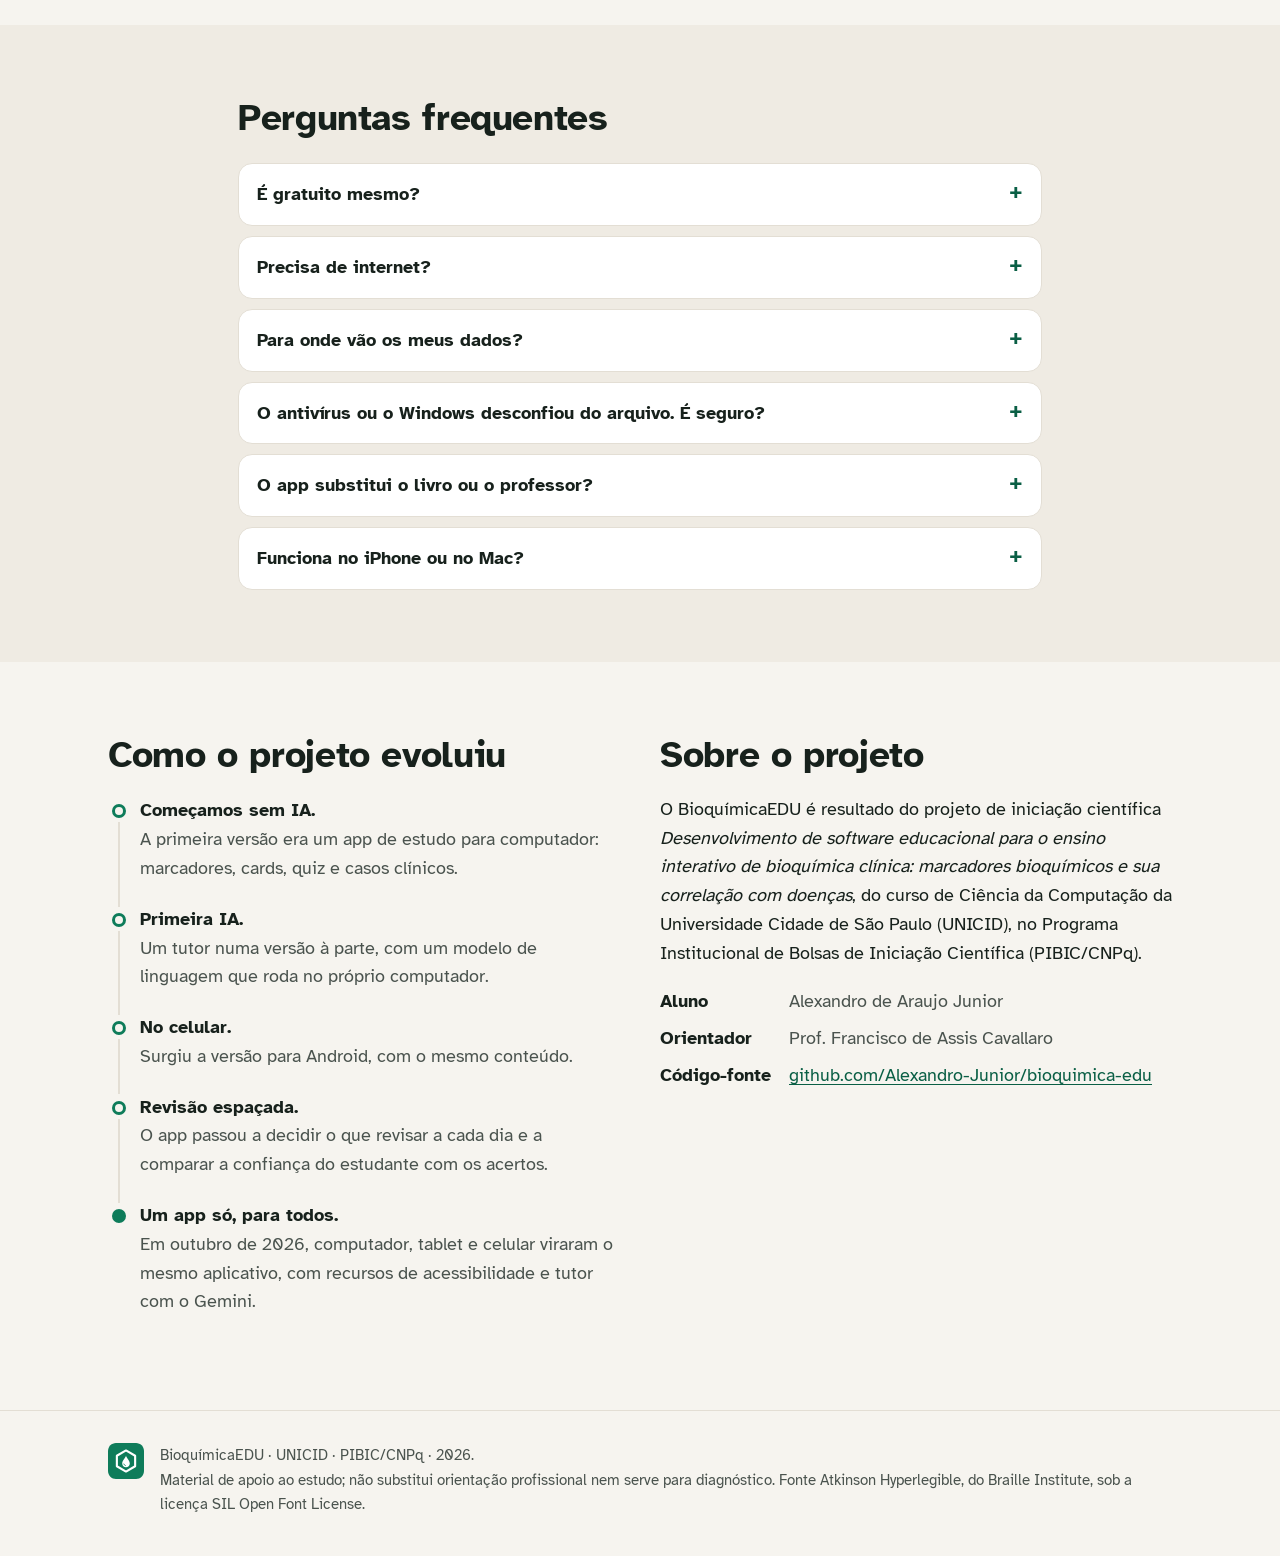
==== commit 21aaf275: "Versao 0.5: Windows disponivel e aviso antes do download - O botao do Windows deixa de ser "Em breve" ====
--- a/index.html
+++ b/index.html
@@ -311,5 +311,23 @@
       </p>
     </div>
   </footer>
+  <!-- Aberta por app.js ao clicar em "Baixar para Windows" (sem JavaScript, o link baixa direto) -->
+  <dialog class="janela" id="aviso-windows" aria-labelledby="aviso-windows-titulo" aria-describedby="aviso-windows-texto">
+    <h2 id="aviso-windows-titulo">Antes de abrir o instalador</h2>
+    <p id="aviso-windows-texto">
+      Na primeira vez, o Windows pode mostrar <strong>“O Windows protegeu o computador”</strong>.
+      É normal: o aviso aparece porque o app não tem assinatura digital paga, e não por haver algum
+      problema. O código é aberto.
+    </p>
+    <ol class="janela__passos">
+      <li>Clique em <strong>Mais informações</strong>.</li>
+      <li>Clique em <strong>Executar assim mesmo</strong>.</li>
+    </ol>
+    <div class="janela__acoes">
+      <a class="botao" id="aviso-windows-baixar" href="#baixar" download>Baixar agora</a>
+      <button type="button" class="botao botao--contorno" data-fechar-janela>Cancelar</button>
+    </div>
+  </dialog>
 </body>
+
 </html>
--- a/estilo.css
+++ b/estilo.css
@@ -255,3 +255,26 @@
 .rodape { border-top: 1px solid var(--borda); padding: 32px 0 40px; }
 .rodape__linha { display: flex; gap: 16px; align-items: flex-start; }
 .rodape p { margin: 0; color: var(--tinta2); font-size: .95rem; }
+
+/* ── página de Libras ───────────────────────────────────────── */
+.libras__titulo { margin-top: 0; }
+.libras__cartao { margin: 24px 0 16px; padding: 24px; }
+.libras__rotulo { font-size: .9rem; font-weight: 700; color: var(--tinta2); margin: 0 0 8px; }
+.libras__texto { font-size: 1.35rem; line-height: 1.6; color: var(--tinta); margin: 0; cursor: pointer; }
+
+/* Janela com o aviso do Windows antes do download */
+.janela {
+  width: min(520px, calc(100vw - 32px));
+  padding: 28px;
+  border: 1px solid var(--borda);
+  border-radius: var(--raio);
+  background: var(--superficie);
+  color: var(--tinta);
+  box-shadow: var(--sombra);
+}
+.janela::backdrop { background: rgba(14, 20, 17, .55); }
+.janela h2 { margin: 0 0 10px; font-size: 1.4rem; line-height: 1.25; }
+.janela p { margin: 0 0 12px; }
+.janela__passos { margin: 0 0 4px; padding-left: 1.4em; }
+.janela__passos li { margin-bottom: 4px; }
+.janela__acoes { display: flex; flex-wrap: wrap; gap: 12px; margin-top: 22px; }
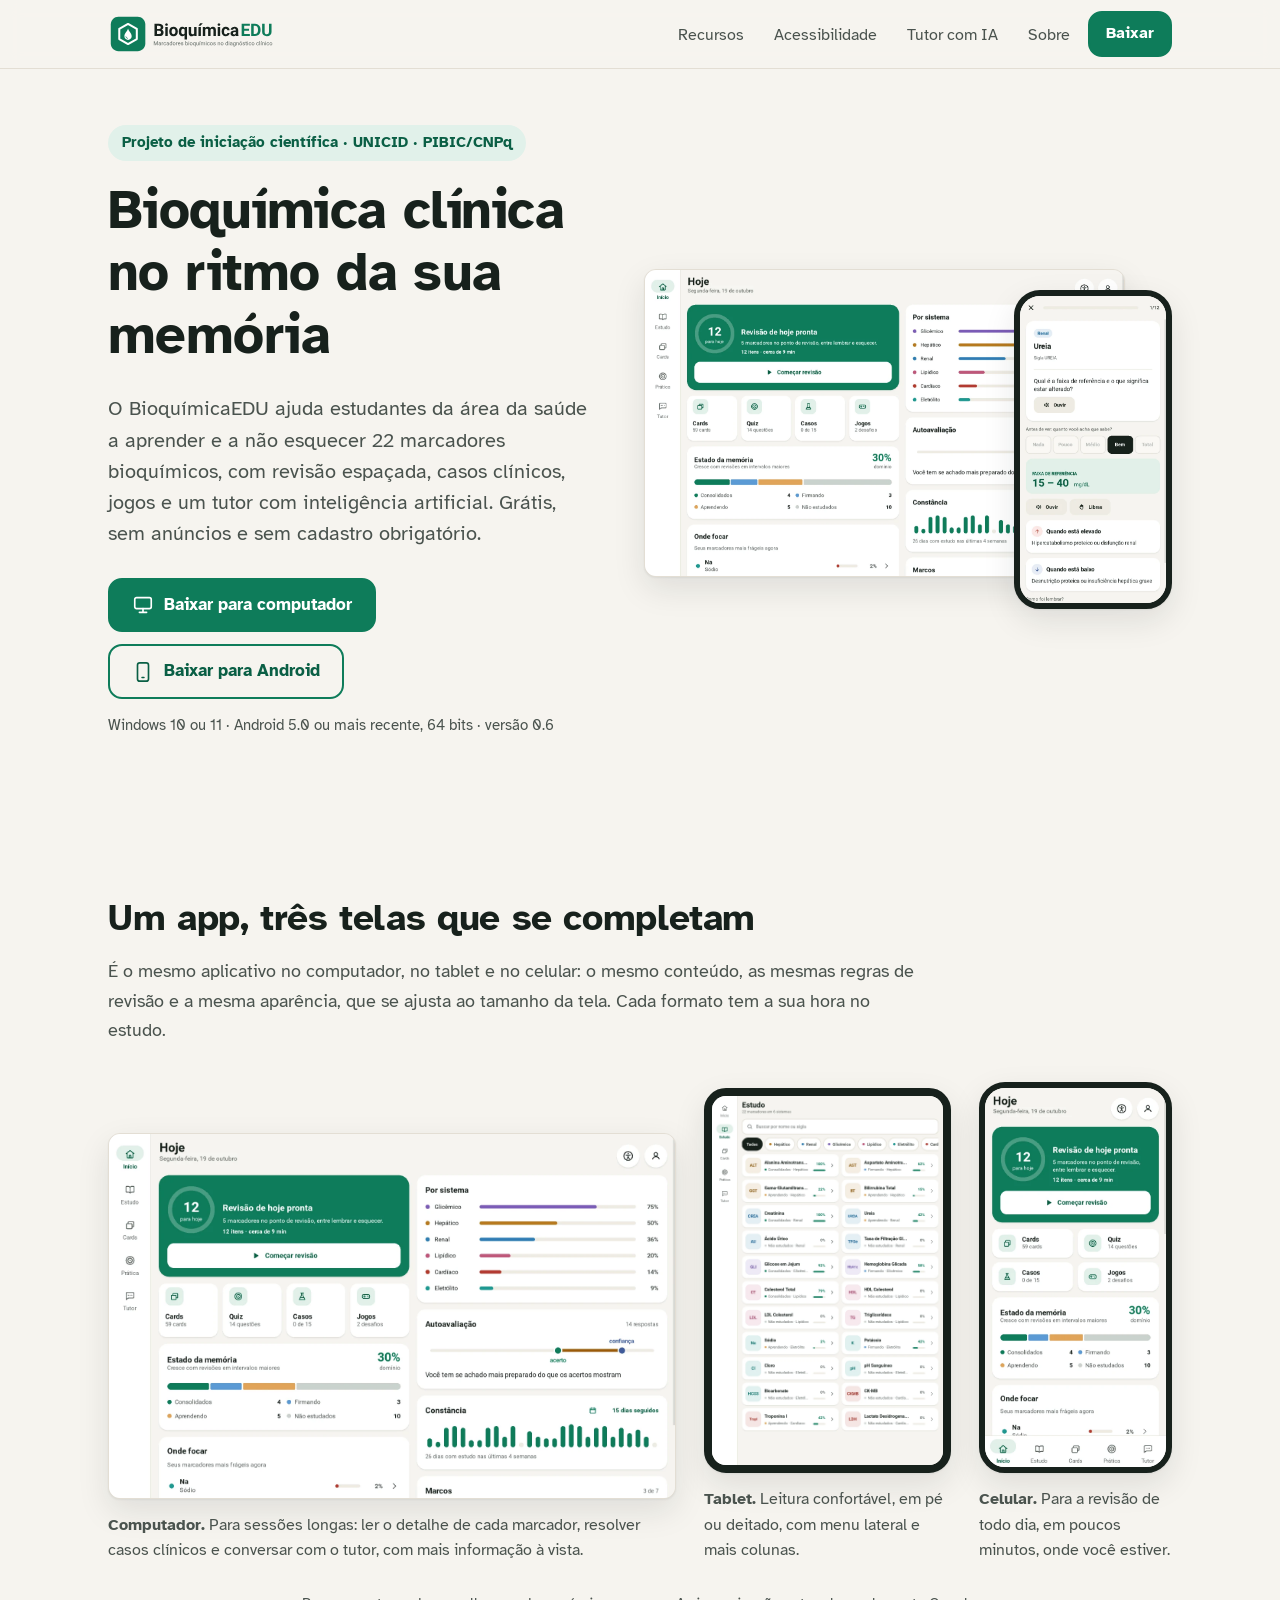
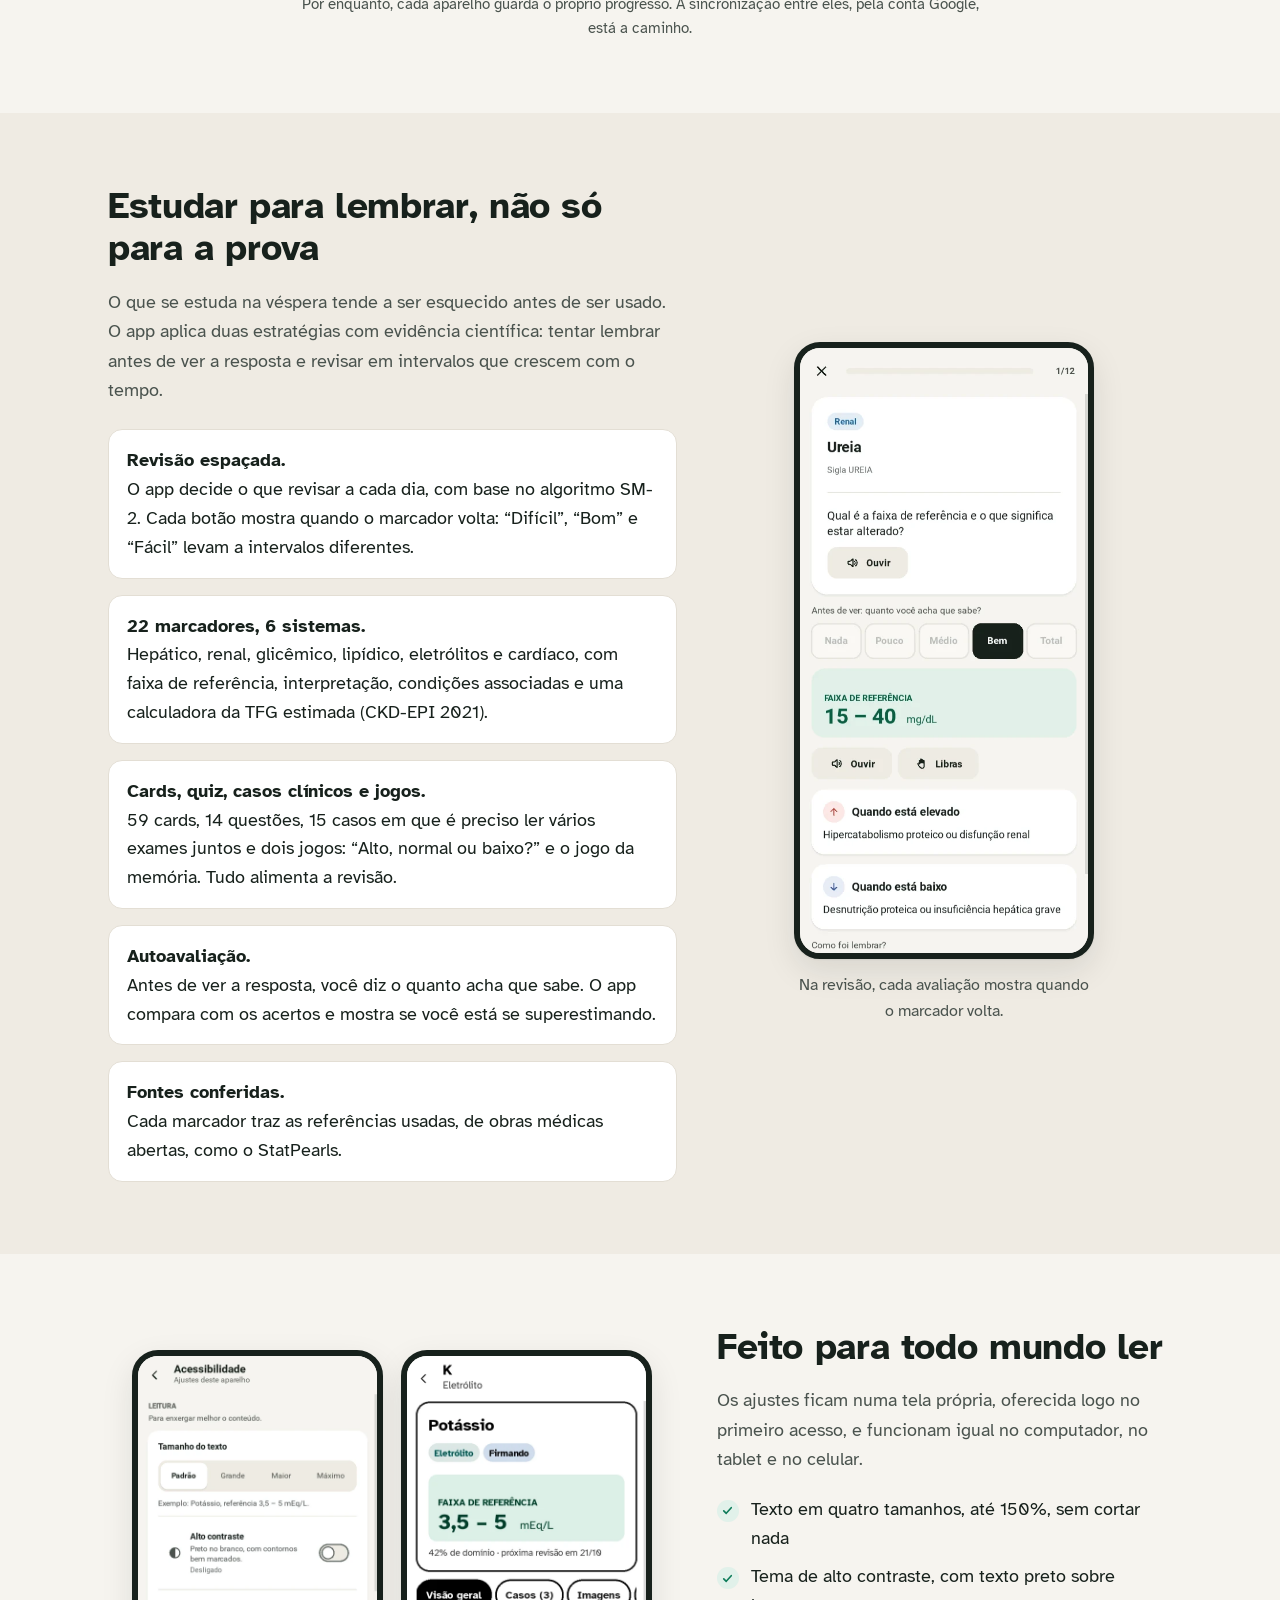
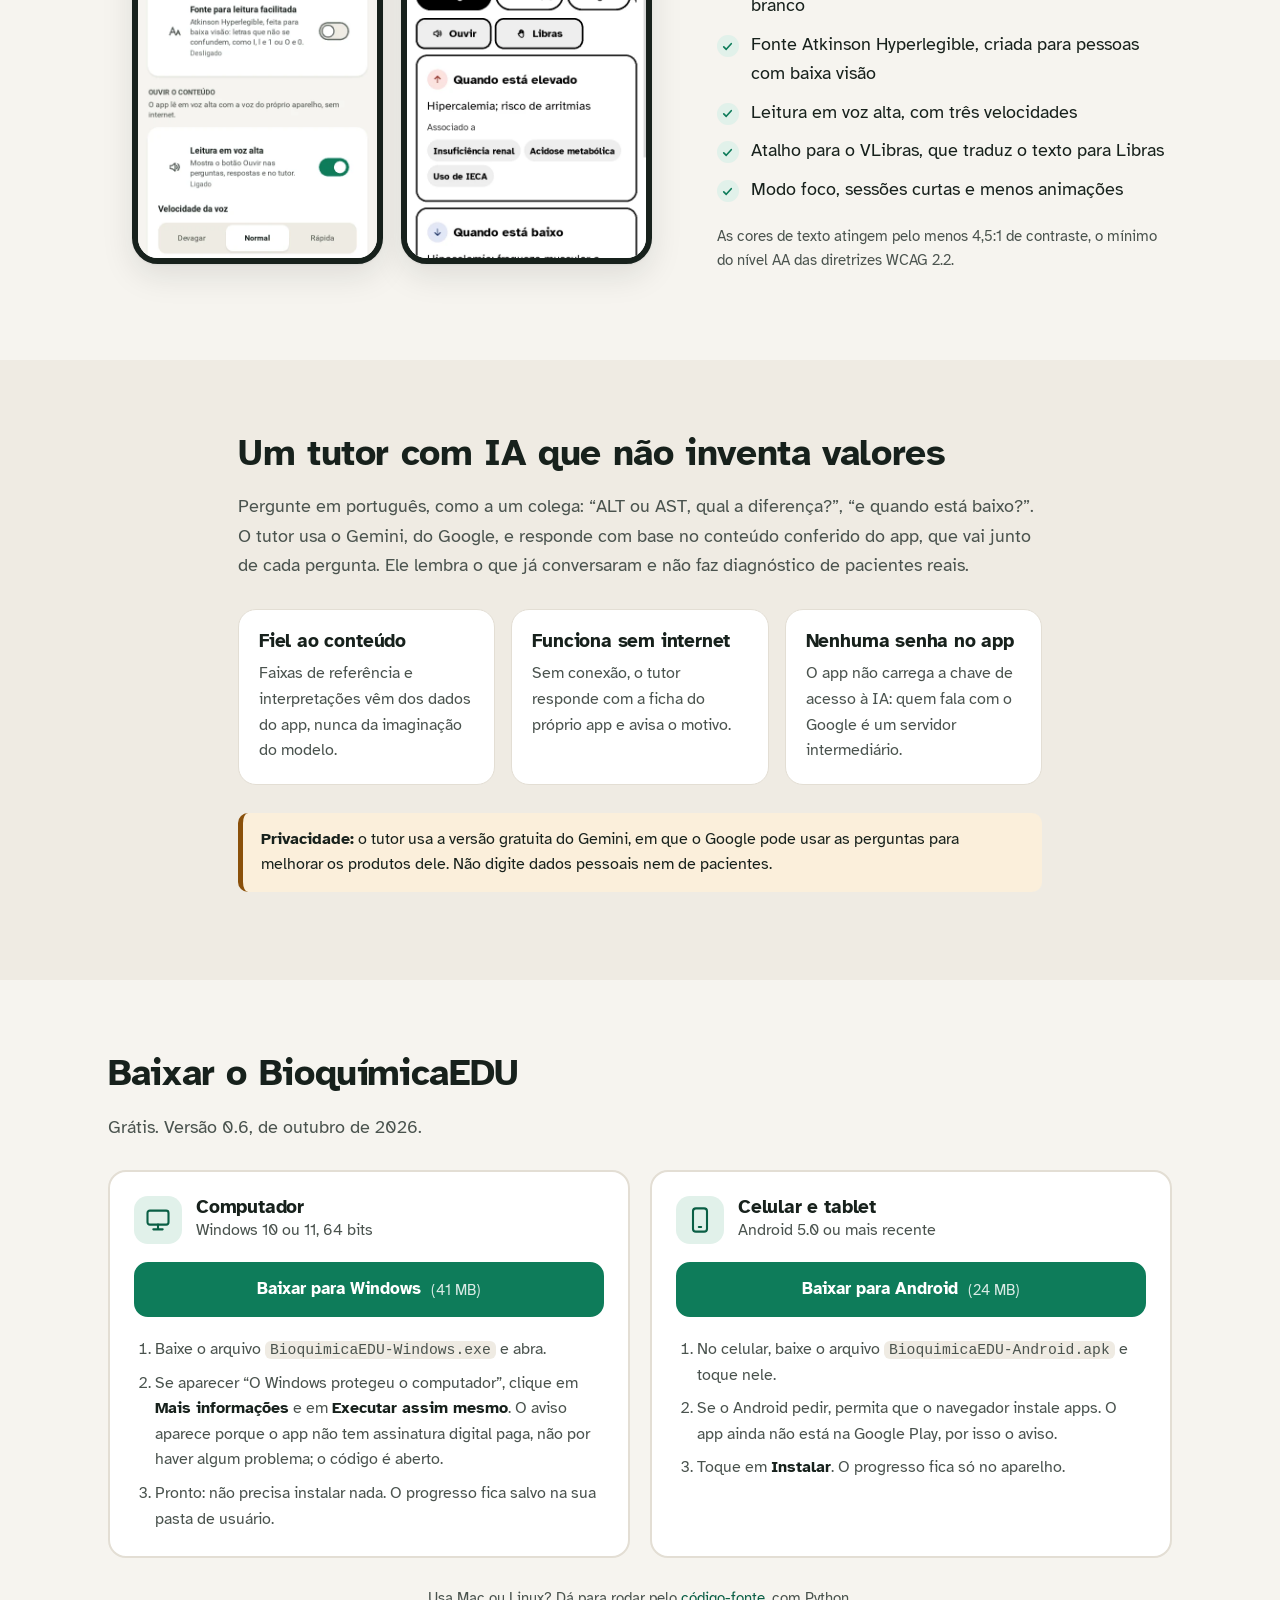
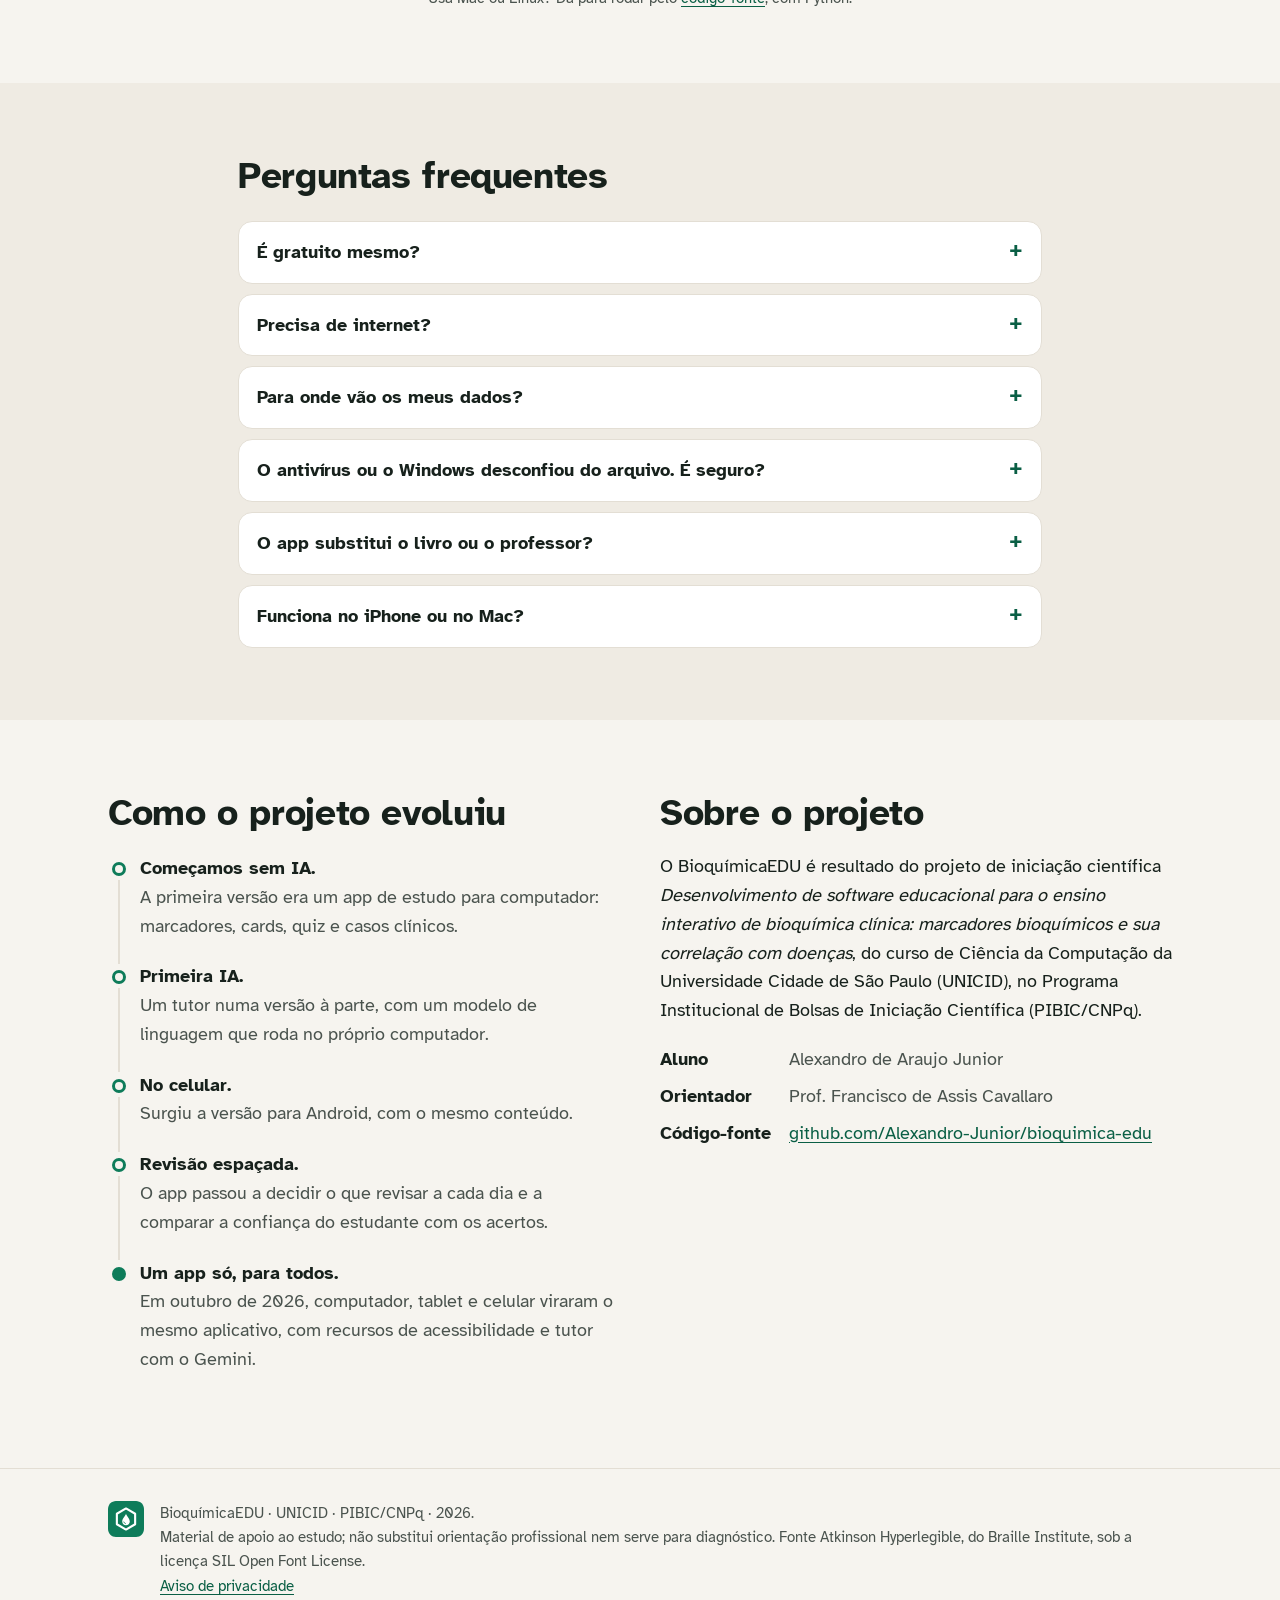
==== commit a6da58c3: "Versao 0.6: Android disponivel, aviso de privacidade e textos atualizados - privacidade.html (LGPD)," ====
--- a/index.html
+++ b/index.html
@@ -4,12 +4,12 @@
   <meta charset="utf-8">
   <meta name="viewport" content="width=device-width, initial-scale=1">
   <title>BioquímicaEDU — estude bioquímica clínica no ritmo da sua memória</title>
-  <meta name="description" content="App gratuito para estudar 20 marcadores bioquímicos com revisão espaçada, casos clínicos e tutor com inteligência artificial. Para computador, tablet e celular.">
+  <meta name="description" content="App gratuito para estudar 22 marcadores bioquímicos com revisão espaçada, casos clínicos, jogos e tutor com inteligência artificial. Para computador, tablet e celular.">
   <meta name="theme-color" content="#0E7C5A">
   <meta property="og:title" content="BioquímicaEDU">
   <meta property="og:description" content="Estude bioquímica clínica no ritmo da sua memória. Grátis, para computador, tablet e celular.">
   <meta property="og:type" content="website">
-  <meta property="og:image" content="imagens/compartilhar.png">
+  <meta property="og:image" content="https://bioquimicaedu.web.app/imagens/compartilhar.png">
   <link rel="icon" type="image/svg+xml" href="imagens/simbolo.svg">
   <link rel="icon" type="image/png" sizes="32x32" href="imagens/favicon-32.png">
   <link rel="apple-touch-icon" href="imagens/apple-touch-icon.png">
@@ -49,7 +49,7 @@
           <h1>Bioquímica clínica no ritmo da sua memória</h1>
           <p class="destaque">
             O BioquímicaEDU ajuda estudantes da área da saúde a aprender e a não esquecer
-            20 marcadores bioquímicos, com revisão espaçada, casos clínicos e um tutor com
+            22 marcadores bioquímicos, com revisão espaçada, casos clínicos, jogos e um tutor com
             inteligência artificial. Grátis, sem anúncios e sem cadastro obrigatório.
           </p>
           <div class="heroi__acoes">
@@ -62,7 +62,7 @@
               <span>Baixar para Android</span>
             </a>
           </div>
-          <p class="nota">Windows 10 ou 11 · Android 5.0 ou mais recente · versão <span data-info="versao">0.4</span></p>
+          <p class="nota">Windows 10 ou 11 · Android 5.0 ou mais recente, 64 bits · versão <span data-info="versao">0.6</span></p>
         </div>
         <div class="heroi__telas" aria-hidden="true">
           <img class="moldura moldura--computador" src="imagens/computador-inicio.webp" alt="" width="1480" height="950">
@@ -113,8 +113,8 @@
           </p>
           <ul class="lista-recursos">
             <li><strong>Revisão espaçada.</strong> O app decide o que revisar a cada dia, com base no algoritmo SM-2. Cada botão mostra quando o marcador volta: “Difícil”, “Bom” e “Fácil” levam a intervalos diferentes.</li>
-            <li><strong>20 marcadores, 6 sistemas.</strong> Hepático, renal, glicêmico, lipídico, eletrólitos e cardíaco, com faixa de referência, interpretação e condições associadas.</li>
-            <li><strong>Cards, quiz e casos clínicos.</strong> 52 cards, 12 questões e 15 casos em que é preciso ler vários exames juntos. Tudo alimenta a revisão.</li>
+            <li><strong>22 marcadores, 6 sistemas.</strong> Hepático, renal, glicêmico, lipídico, eletrólitos e cardíaco, com faixa de referência, interpretação, condições associadas e uma calculadora da TFG estimada (CKD-EPI 2021).</li>
+            <li><strong>Cards, quiz, casos clínicos e jogos.</strong> 59 cards, 14 questões, 15 casos em que é preciso ler vários exames juntos e dois jogos: “Alto, normal ou baixo?” e o jogo da memória. Tudo alimenta a revisão.</li>
             <li><strong>Autoavaliação.</strong> Antes de ver a resposta, você diz o quanto acha que sabe. O app compara com os acertos e mostra se você está se superestimando.</li>
             <li><strong>Fontes conferidas.</strong> Cada marcador traz as referências usadas, de obras médicas abertas, como o StatPearls.</li>
           </ul>
@@ -193,7 +193,7 @@
     <section class="secao" id="baixar" aria-labelledby="t-baixar">
       <div class="largura">
         <h2 id="t-baixar">Baixar o BioquímicaEDU</h2>
-        <p class="secao__intro">Grátis. Versão <span data-info="versao">0.4</span>, de <span data-info="dataVersao">outubro de 2026</span>.</p>
+        <p class="secao__intro">Grátis. Versão <span data-info="versao">0.6</span>, de <span data-info="dataVersao">outubro de 2026</span>.</p>
         <p class="aviso aviso--neutro" id="aviso-iphone" hidden>
           Você está num iPhone ou iPad. Por enquanto o BioquímicaEDU não está disponível para iOS:
           a Apple só permite instalar apps pela App Store.
@@ -247,11 +247,11 @@
           </details>
           <details>
             <summary>Precisa de internet?</summary>
-            <p>Não. Estudo, revisão, cards, quiz e casos funcionam sem conexão. A internet só é usada pelo tutor com IA e para abrir fontes e vídeos.</p>
+            <p>Não. Estudo, revisão, cards, quiz, casos e jogos funcionam sem conexão. A internet só é usada pelos recursos opcionais: o login com Google, o tutor com IA, a tradução para Libras e a abertura de fontes e vídeos.</p>
           </details>
           <details>
             <summary>Para onde vão os meus dados?</summary>
-            <p>O progresso fica só no seu aparelho: o app não tem cadastro e não envia nada sobre você. A exceção são as perguntas feitas ao tutor com IA, que vão para o Gemini, do Google. Por isso, não digite dados pessoais nem de pacientes no tutor.</p>
+            <p>O progresso de estudo fica sempre no seu aparelho, e sem conta nada sobre você sai dele. Com a conta Google, que é opcional, o app recebe o seu nome e o seu e-mail e guarda na nuvem só se você já viu a apresentação inicial. As perguntas feitas ao tutor com IA vão para o Gemini, do Google: não digite dados pessoais nem de pacientes. Os detalhes, e como pedir a exclusão, estão no <a href="privacidade">aviso de privacidade</a>.</p>
           </details>
           <details>
             <summary>O antivírus ou o Windows desconfiou do arquivo. É seguro?</summary>
@@ -307,7 +307,8 @@
       <p>
         BioquímicaEDU · UNICID · PIBIC/CNPq · 2026.<br>
         Material de apoio ao estudo; não substitui orientação profissional nem serve para diagnóstico.
-        Fonte Atkinson Hyperlegible, do Braille Institute, sob a licença SIL Open Font License.
+        Fonte Atkinson Hyperlegible, do Braille Institute, sob a licença SIL Open Font License.<br>
+        <a href="privacidade">Aviso de privacidade</a>
       </p>
     </div>
   </footer>
--- a/estilo.css
+++ b/estilo.css
@@ -277,4 +277,10 @@
 .janela p { margin: 0 0 12px; }
 .janela__passos { margin: 0 0 4px; padding-left: 1.4em; }
 .janela__passos li { margin-bottom: 4px; }
-.janela__acoes { display: flex; flex-wrap: wrap; gap: 12px; margin-top: 22px; }+.janela__acoes { display: flex; flex-wrap: wrap; gap: 12px; margin-top: 22px; }
+
+/* Aviso de privacidade */
+.texto-legal h1 { font-size: clamp(1.9rem, 4.4vw, 2.6rem); }
+.texto-legal h2 { font-size: 1.35rem; margin-top: 1.8em; }
+.texto-legal ul { padding-left: 1.2em; }
+.texto-legal li { margin-bottom: .5em; }
